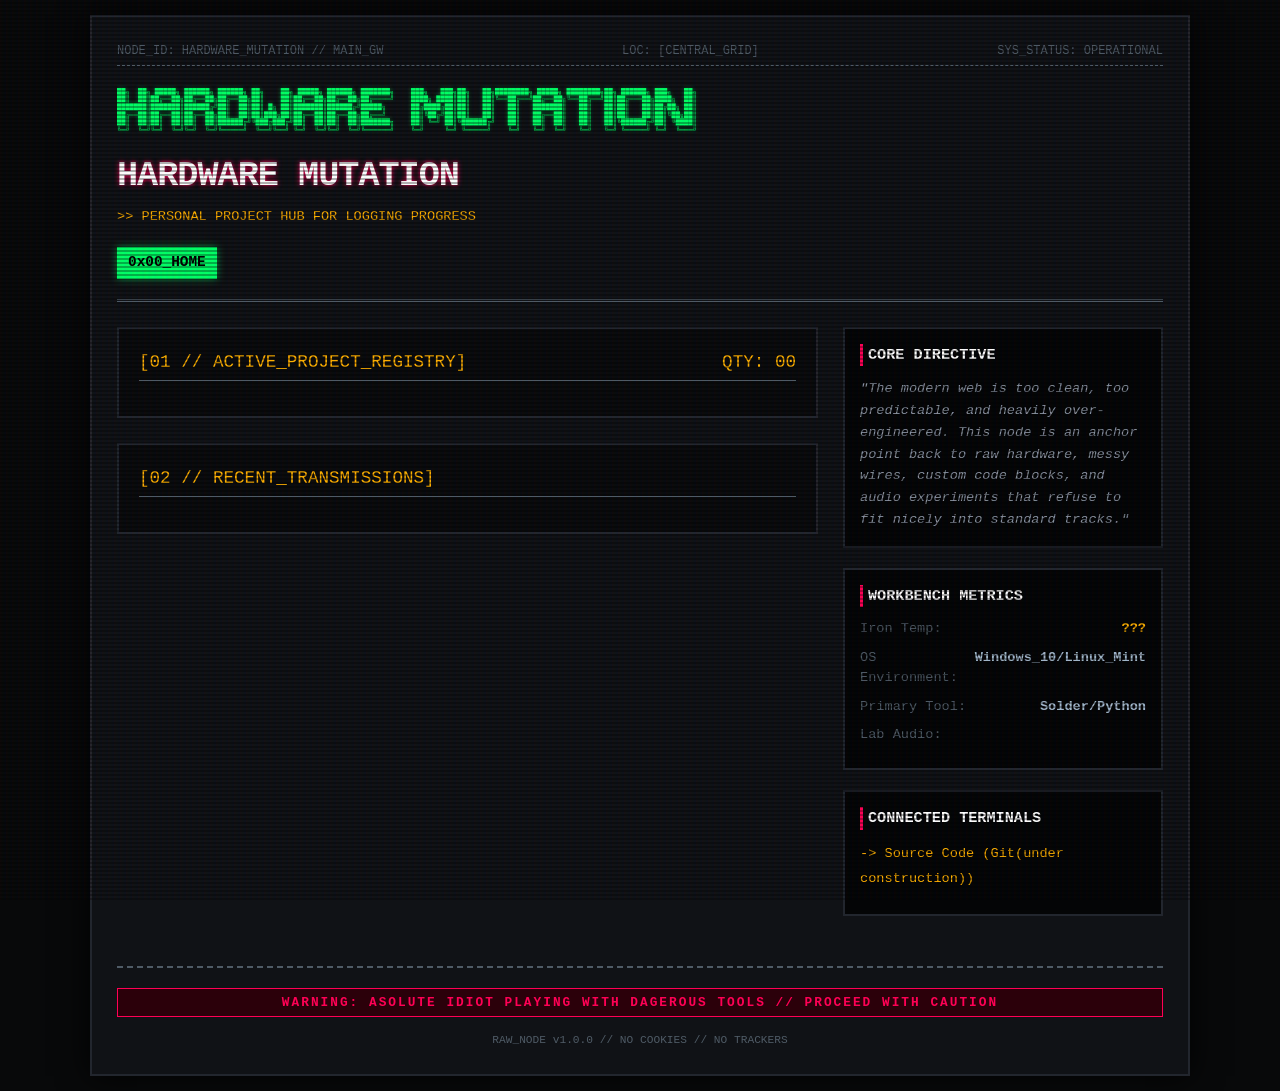
==== index.html @ d01cfd5d "Footer update." ====
<!DOCTYPE html>
<html lang="en">
<head>
    <meta charset="UTF-8">
    <meta name="viewport" content="width=device-width, initial-scale=1.0">
    <title>[ HARDWARE_MUTATION // HOME_NODE ]</title>
    <style>
        /* --- CORE ARCHITECTURE & SYSTEM VARIABLES --- */
        * {
            box-sizing: border-box;
            margin: 0;
            padding: 0;
        }

        :root {
            --bg-color: #08090a;
            --panel-bg: #101216;
            --text-primary: #a3b8cc;
            --text-muted: #4f5b66;
            --neon-green: #00ff66;
            --neon-amber: #ffb000;
            --glitch-pink: #ff0055;
            --terminal-dark: #040506;
            --border-style: 2px solid #22262e;
        }

        body {
            background-color: var(--bg-color);
            color: var(--text-primary);
            font-family: 'Courier New', Courier, monospace;
            line-height: 1.5;
            padding: 15px;
            position: relative;
        }

        /* CRT SCANLINE OVERLAY */
        body::before {
            content: " ";
            display: block;
            position: fixed;
            top: 0; left: 0; bottom: 0; right: 0;
            background: linear-gradient(rgba(18, 16, 16, 0) 50%, rgba(0, 0, 0, 0.3) 50%), 
                        linear-gradient(90deg, rgba(255, 0, 0, 0.03), rgba(0, 255, 0, 0.01), rgba(0, 0, 255, 0.03));
            background-size: 100% 4px, 6px 100%;
            z-index: 9999;
            pointer-events: none;
        }

        .container {
            max-width: 1100px;
            margin: 0 auto;
            border: var(--border-style);
            background-color: var(--panel-bg);
            padding: 25px;
            box-shadow: 0 0 30px rgba(0, 0, 0, 0.9);
        }

        /* --- INTERFACE BANNER & UTILITIES --- */
        header {
            border-bottom: 3px double var(--text-muted);
            padding-bottom: 20px;
            margin-bottom: 25px;
        }

        .system-matrix {
            display: flex;
            justify-content: space-between;
            font-size: 0.75rem;
            color: var(--text-muted);
            margin-bottom: 15px;
            border-bottom: 1px dashed var(--text-muted);
            padding-bottom: 5px;
        }

        .ascii-logo {
            color: var(--neon-green);
            font-size: 7px;
            line-height: 1.1;
            white-space: pre;
            margin-bottom: 15px;
            overflow-x: auto;
            text-shadow: 0 0 4px rgba(0,255,102,0.4);
        }

        h1 {
            color: #fff;
            font-size: 2.2rem;
            text-transform: uppercase;
            letter-spacing: -1px;
            text-shadow: 0 0 5px var(--glitch-pink);
        }

        .tagline {
            color: var(--neon-amber);
            font-size: 0.85rem;
            text-transform: uppercase;
            margin-top: 4px;
        }

        /* --- GLOBAL NAVIGATION --- */
        nav {
            margin-top: 20px;
            display: flex;
            flex-wrap: wrap;
            gap: 10px;
        }

        nav a {
            color: var(--text-primary);
            text-decoration: none;
            padding: 4px 10px;
            border: 1px solid var(--text-muted);
            background: rgba(0,0,0,0.3);
            font-size: 0.9rem;
        }

        nav a:hover, nav a.active {
            background-color: var(--neon-green);
            color: #000;
            border-color: var(--neon-green);
            font-weight: bold;
            box-shadow: 0 0 8px rgba(0,255,102,0.5);
        }

        /* --- HOMEPAGE DASHBOARD GRID --- */
        .dashboard-grid {
            display: grid;
            grid-template-columns: 1fr 320px;
            gap: 25px;
        }

        @media (max-width: 900px) {
            .dashboard-grid {
                grid-template-columns: 1fr;
            }
        }

        /* --- MAIN CORE NODE --- */
        .node-section {
            border: var(--border-style);
            background-color: rgba(0, 0, 0, 0.4);
            padding: 20px;
            margin-bottom: 25px;
        }

        .node-header {
            color: var(--neon-amber);
            font-size: 1.1rem;
            text-transform: uppercase;
            border-bottom: 1px solid var(--text-muted);
            padding-bottom: 5px;
            margin-bottom: 15px;
            display: flex;
            justify-content: space-between;
        }

        /* --- MATRIX / PROJECT REGISTRY --- */
        .project-matrix {
            display: grid;
            grid-template-columns: 1fr 1fr;
            gap: 15px;
        }

        @media (max-width: 600px) {
            .project-matrix {
                grid-template-columns: 1fr;
            }
        }

        .project-card {
            border: 1px solid var(--text-muted);
            background: var(--terminal-dark);
            padding: 15px;
            position: relative;
            display: flex;
            flex-direction: column;
            justify-content: space-between;
        }

        .project-card:hover {
            border-color: var(--glitch-pink);
        }

        .project-tag {
            font-size: 0.7rem;
            color: var(--glitch-pink);
            text-transform: uppercase;
            font-weight: bold;
        }

        .project-name {
            color: #fff;
            font-size: 1.1rem;
            margin: 5px 0 10px 0;
            text-transform: uppercase;
        }

        .project-desc {
            font-size: 0.85rem;
            color: var(--text-primary);
            margin-bottom: 15px;
        }

        .project-link {
            font-size: 0.85rem;
            color: var(--neon-green);
            text-decoration: none;
            align-self: flex-start;
        }
        
        .project-link:hover {
            background: var(--neon-green);
            color: #000;
        }

        /* --- RECENT PACKETS (LOG FEED) --- */
        .packet-row {
            display: flex;
            justify-content: space-between;
            padding: 8px 5px;
            border-bottom: 1px dashed #1c2026;
            font-size: 0.9rem;
        }

        .packet-row:hover {
            background: rgba(255, 176, 0, 0.05);
        }

        .packet-date {
            color: var(--text-muted);
            min-width: 100px;
        }

        .packet-title {
            flex-grow: 1;
            padding-left: 15px;
        }

        .packet-title a {
            color: var(--text-primary);
            text-decoration: none;
        }

        .packet-title a:hover {
            color: var(--neon-amber);
        }

        .packet-stat {
            color: var(--neon-green);
            font-size: 0.8rem;
        }

        /* --- SIDE PANEL DETAILS --- */
        .sidebar-module {
            border: var(--border-style);
            background: var(--terminal-dark);
            padding: 15px;
            margin-bottom: 20px;
        }

        .sidebar-module h3 {
            color: #fff;
            font-size: 0.95rem;
            text-transform: uppercase;
            margin-bottom: 12px;
            padding-left: 5px;
            border-left: 3px solid var(--glitch-pink);
        }

        .manifesto-snippet {
            font-size: 0.85rem;
            font-style: italic;
            color: #8a93a1;
            line-height: 1.6;
        }

        /* HARDWARE STATUS LIST */
        .status-list {
            list-style: none;
            font-size: 0.85rem;
        }

        .status-list li {
            margin-bottom: 8px;
            display: flex;
            justify-content: space-between;
        }

        .status-label {
            color: var(--text-muted);
        }

        .status-val {
            font-weight: bold;
        }

        .status-online { color: var(--neon-green); }
        .status-active { color: var(--neon-amber); }

        /* --- STICKER / FOOTER BANNER --- */
        footer {
            margin-top: 30px;
            border-top: 2px dashed var(--text-muted);
            padding-top: 20px;
            text-align: center;
        }

        .warning-ticker {
            background: #2b000a;
            color: var(--glitch-pink);
            font-size: 0.8rem;
            padding: 4px;
            font-weight: bold;
            text-transform: uppercase;
            letter-spacing: 2px;
            border: 1px solid var(--glitch-pink);
        }
    </style>
</head>
<body>

<div class="container">

    <!-- HEADER STATUS PANEL -->
    <header>
        <div class="system-matrix">
            <span>NODE_ID: HARDWARE_MUTATION // MAIN_GW</span>
            <span>LOC: [CENTRAL_GRID]</span>
            <span>SYS_STATUS: OPERATIONAL</span>
        </div>

<div class="ascii-logo">
██╗  ██╗ █████╗ ██████╗ ██████╗ ██╗    ██╗ █████╗ ██████╗ ███████╗    ███╗   ███╗██╗   ██╗████████╗ █████╗ ████████╗██╗ ██████╗ ███╗   ██╗
██║  ██║██╔══██╗██╔══██╗██╔══██╗██║    ██║██╔══██╗██╔══██╗██╔════╝    ████╗ ████║██║   ██║╚══██╔══╝██╔══██╗╚══██╔══╝██║██╔═══██╗████╗  ██║
███████║███████║██████╔╝██║  ██║██║ █╗ ██║███████║██████╔╝█████╗      ██╔████╔██║██║   ██║   ██║   ███████║   ██║   ██║██║   ██║██╔██╗ ██║
██╔══██║██╔══██║██╔══██╗██║  ██║██║███╗██║██╔══██║██╔══██╗██╔══╝      ██║╚██╔╝██║██║   ██║   ██║   ██╔══██║   ██║   ██║██║   ██║██║╚██╗██║
██║  ██║██║  ██║██║  ██║██████╔╝╚███╔███╔╝██║  ██║██║  ██║███████╗    ██║ ╚═╝ ██║╚██████╔╝   ██║   ██║  ██║   ██║   ██║╚██████╔╝██║ ╚████║
╚═╝  ╚═╝╚═╝  ╚═╝╚═╝  ╚═╝╚═════╝  ╚══╝╚══╝ ╚═╝  ╚═╝╚═╝  ╚═╝╚══════╝    ╚═╝     ╚═╝ ╚═════╝    ╚═╝   ╚═╝  ╚═╝   ╚═╝   ╚═╝ ╚═════╝ ╚═╝  ╚═══╝</div>

        <h1>Hardware Mutation</h1>
        <div class="tagline">>> Personal project hub for logging progress</div>

        <!--Navbarlinks-->
        <nav>
            <a href="#" class="active">0x00_HOME</a>
            <!-- <a href="/logs/logs.html">0x01_LOGS</a>
            <a href="#">0x02_PROJECT_LOGS</a>
            <a href="#">0x03_THE_BINS</a>
            <a href="#">0x04_MANIFESTO</a> -->
        </nav>
    </header>

    <!-- MAIN TWO-COLUMN DASHBOARD -->
    <div class="dashboard-grid">

        <!-- COLUMN 1: INTERFACE CONTENTS -->
        <main>
            
            <!-- SECTION: ACTIVE PROJECTS -->
            <div class="node-section">
                <div class="node-header">
                    <span>[01 // ACTIVE_PROJECT_REGISTRY]</span>
                    <span>QTY: 00</span>
                </div>
                
                <div class="project-matrix">
                    
                    <!-- PROJECT 1 
                    <div class="project-card">
                        <div>
                            <div class="project-tag">#AUDIO_HARDWARE</div>
                            <h3 class="project-name">Eurorack-Mutilator</h3>
                            <p class="project-desc">Building a custom, messy custom step-sequencer module. Focus on rough logic switching and clock modulation manipulation.</p>
                        </div>
                        <a href="#" class="project-link">[VIEW_BUILD_LOG ->]</a>
                    </div>
                    -->

                    <!-- PROJECT 2
                    <div class="project-card">
                        <div>
                            <div class="project-tag">#DIY_ELECTRONICS</div>
                            <h3 class="project-name">Cyberdeck_V1</h3>
                            <p class="project-desc">Heavy-duty, field-ready portable compute terminal. Built using rugged components, structural hinges, and custom internal wiring paths.</p>
                        </div>
                        <a href="#" class="project-link">[VIEW_BUILD_LOG ->]</a>
                    </div>
                    -->

                    <!-- PROJECT 3 
                    <div class="project-card">
                        <div>
                            <div class="project-tag">#AUTOMATION</div>
                            <h3 class="project-name">Risk_Engine_Py</h3>
                            <p class="project-desc">Modular algorithmic testing blocks script built in Python. Creating structured execution routines for handling automation signals.</p>
                        </div>
                        <a href="#" class="project-link">[VIEW_SOURCE_CODE ->]</a>
                    </div>
                    -->

                    <!-- PROJECT 4
                    <div class="project-card">
                        <div>
                            <div class="project-tag">#SERVERS</div>
                            <h3 class="project-name">The_Iron_Vault</h3>
                            <p class="project-desc">Local media and project archival storage array built out of repurposed enterprise scraps and high-capacity drives.</p>
                        </div>
                        <a href="#" class="project-link">[VIEW_SPECS ->]</a>
                    </div>
                    -->

                </div>
            </div>

            <!-- SECTION: RECENT TRANSMISSIONS -->
            <div class="node-section">
                <div class="node-header">
                    <span>[02 // RECENT_TRANSMISSIONS]</span>
                </div>

                <!--
                <div class="packet-feed">
                    <div class="packet-row">
                        <span class="packet-date">2026.06.01</span>
                        <span class="packet-title"><a href="#">Reflowing oxidized traces on an ancient handheld soundcard</a></span>
                        <span class="packet-stat">[FIXED]</span>
                    </div>
                    <div class="packet-row">
                        <span class="packet-date">2026.05.28</span>
                        <span class="packet-title"><a href="#">Stripping down a 90s industrial aesthetic framework using raw Astro components</a></span>
                        <span class="packet-stat">[LOGGED]</span>
                    </div>
                    <div class="packet-row">
                        <span class="packet-date">2026.05.19</span>
                        <span class="packet-title"><a href="#">Calibrating heat ranges for lead-free solder vs vintage electronics boards</a></span>
                        <span class="packet-stat">[NOTES]</span>
                    </div>
                    <div class="packet-row">
                        <span class="packet-date">2026.05.10</span>
                        <span class="packet-title"><a href="#">Assembling the weather telemetry monitoring rig</a></span>
                        <span class="packet-stat">[ONLINE]</span>
                    </div>
                </div>
                -->
            </div>

        </main>

        <!-- COLUMN 2: SIDEBAR METRICS -->
        <aside>
            
            <!-- LAB OBJECTIVE -->
            <div class="sidebar-module">
                <h3>Core Directive</h3>
                <p class="manifesto-snippet">
                    "The modern web is too clean, too predictable, and heavily over-engineered. This node is an anchor point back to raw hardware, messy wires, custom code blocks, and audio experiments that refuse to fit nicely into standard tracks."
                </p>
            </div>

            <!-- WORKBENCH STATE -->
            <div class="sidebar-module">
                <h3>Workbench Metrics</h3>
                <ul class="status-list">
                    <li>
                        <span class="status-label">Iron Temp:</span>
                        <span class="status-val status-active">???</span>
                    </li>
                    <li>
                        <span class="status-label">OS Environment:</span>
                        <span class="status-val">Windows_10/Linux_Mint</span>
                    </li>
                    <li>
                        <span class="status-label">Primary Tool:</span>
                        <span class="status-val">Solder/Python</span>
                    </li>
                    <li>
                        <span class="status-label">Lab Audio:</span>
                        <span class="status-val status-online"></span>
                    </li>
                </ul>
            </div>

            <!-- HARDWARE LINKS / INDEX -->
            <div class="sidebar-module">
                <h3>Connected Terminals</h3>
                <ul class="status-list" style="line-height: 1.8;">
                    <li><a href="#" style="color: var(--neon-amber); text-decoration: none;">-> Source Code (Git(under construction))</a></li>
                </ul>
            </div>

        </aside>
    </div>

    <!-- FOOTER / ALARM TICKER -->
    <footer>
        <div class="warning-ticker">
            WARNING: ASOLUTE IDIOT PLAYING WITH DAGEROUS TOOLS // PROCEED WITH CAUTION
        </div>
        <p style="font-size: 0.7rem; color: var(--text-muted); margin-top: 15px;">
            RAW_NODE v1.0.0 // NO COOKIES // NO TRACKERS
        </p>
    </footer>

</div>

</body>
</html>
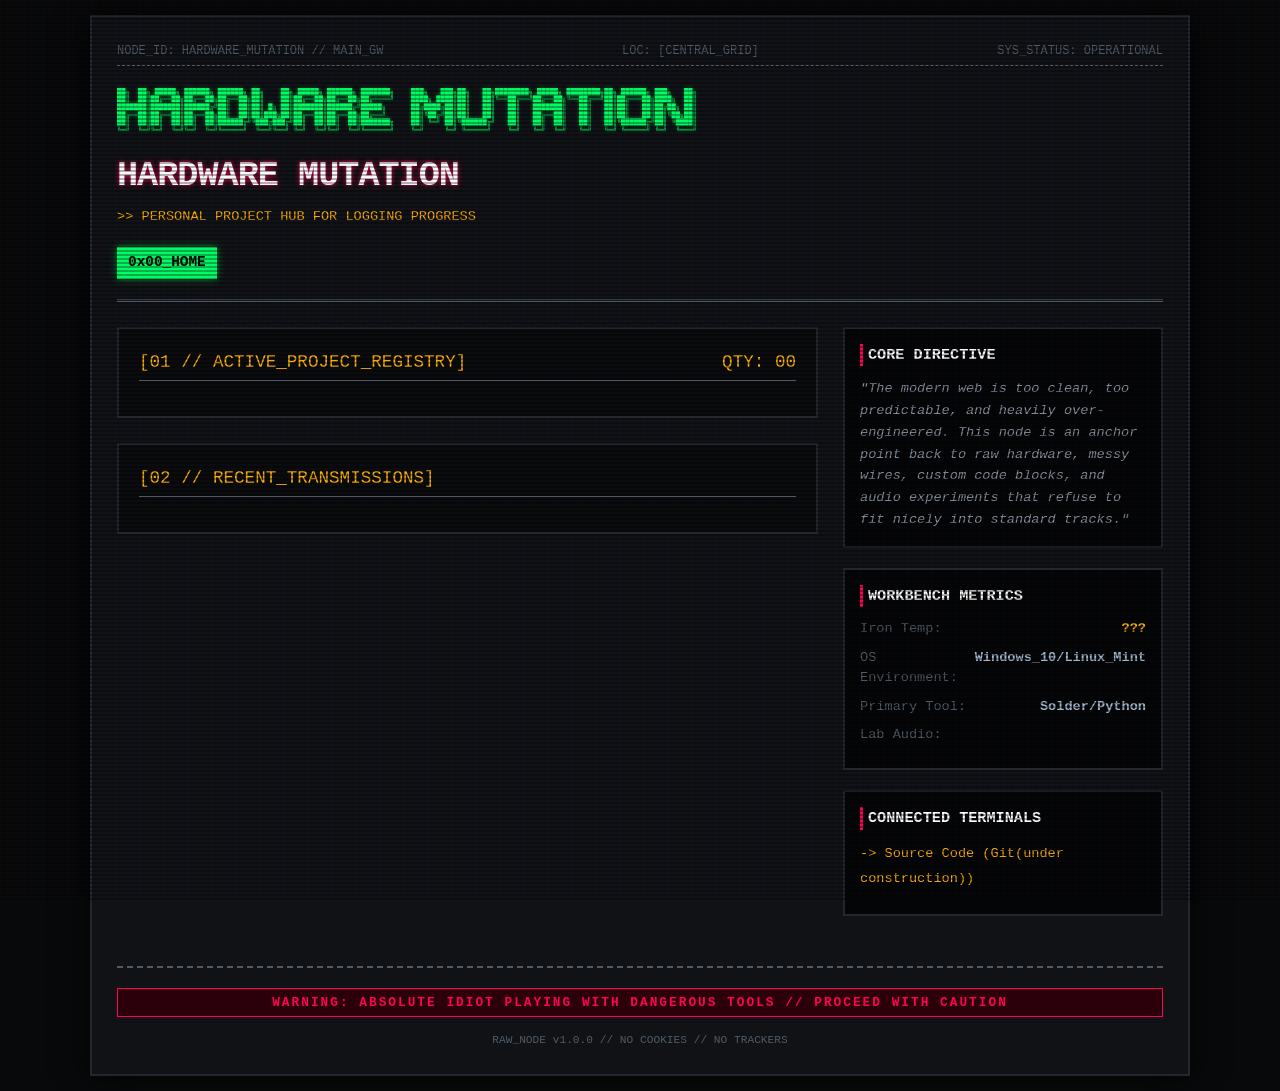
==== commit 427bdab5: "Typo fixed" ====
--- a/index.html
+++ b/index.html
@@ -494,7 +494,7 @@
     <!-- FOOTER / ALARM TICKER -->
     <footer>
         <div class="warning-ticker">
-            WARNING: ASOLUTE IDIOT PLAYING WITH DAGEROUS TOOLS // PROCEED WITH CAUTION
+            WARNING: ABSOLUTE IDIOT PLAYING WITH DANGEROUS TOOLS // PROCEED WITH CAUTION
         </div>
         <p style="font-size: 0.7rem; color: var(--text-muted); margin-top: 15px;">
             RAW_NODE v1.0.0 // NO COOKIES // NO TRACKERS
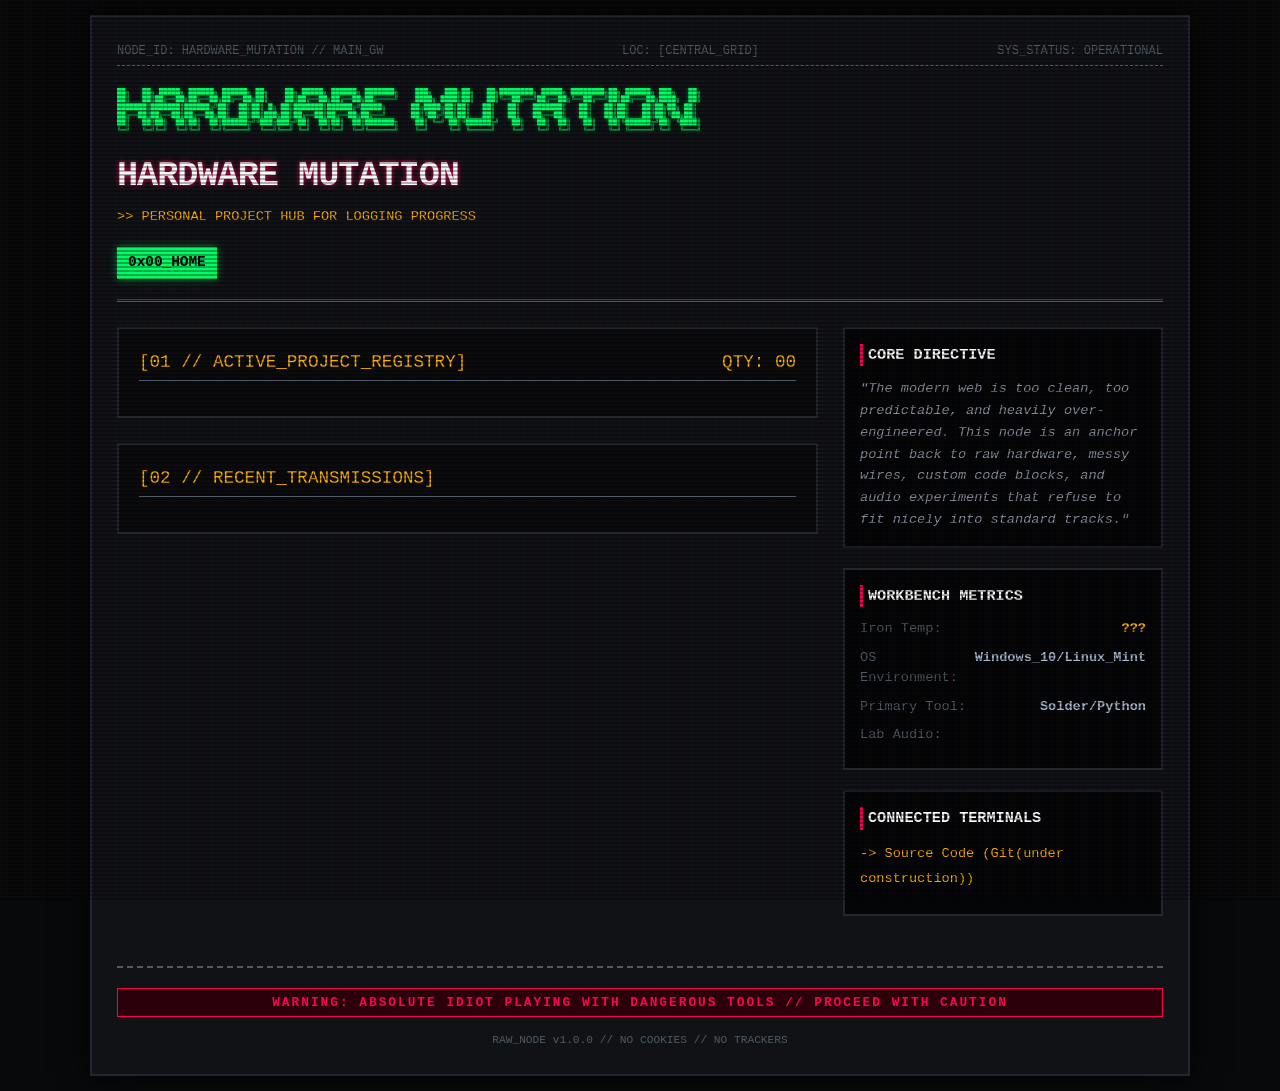
==== commit 855687a6: "Rename index_2.html to index.html" ====
--- a/index.html
+++ b/index.html
@@ -4,318 +4,7 @@
     <meta charset="UTF-8">
     <meta name="viewport" content="width=device-width, initial-scale=1.0">
     <title>[ HARDWARE_MUTATION // HOME_NODE ]</title>
-    <style>
-        /* --- CORE ARCHITECTURE & SYSTEM VARIABLES --- */
-        * {
-            box-sizing: border-box;
-            margin: 0;
-            padding: 0;
-        }
-
-        :root {
-            --bg-color: #08090a;
-            --panel-bg: #101216;
-            --text-primary: #a3b8cc;
-            --text-muted: #4f5b66;
-            --neon-green: #00ff66;
-            --neon-amber: #ffb000;
-            --glitch-pink: #ff0055;
-            --terminal-dark: #040506;
-            --border-style: 2px solid #22262e;
-        }
-
-        body {
-            background-color: var(--bg-color);
-            color: var(--text-primary);
-            font-family: 'Courier New', Courier, monospace;
-            line-height: 1.5;
-            padding: 15px;
-            position: relative;
-        }
-
-        /* CRT SCANLINE OVERLAY */
-        body::before {
-            content: " ";
-            display: block;
-            position: fixed;
-            top: 0; left: 0; bottom: 0; right: 0;
-            background: linear-gradient(rgba(18, 16, 16, 0) 50%, rgba(0, 0, 0, 0.3) 50%), 
-                        linear-gradient(90deg, rgba(255, 0, 0, 0.03), rgba(0, 255, 0, 0.01), rgba(0, 0, 255, 0.03));
-            background-size: 100% 4px, 6px 100%;
-            z-index: 9999;
-            pointer-events: none;
-        }
-
-        .container {
-            max-width: 1100px;
-            margin: 0 auto;
-            border: var(--border-style);
-            background-color: var(--panel-bg);
-            padding: 25px;
-            box-shadow: 0 0 30px rgba(0, 0, 0, 0.9);
-        }
-
-        /* --- INTERFACE BANNER & UTILITIES --- */
-        header {
-            border-bottom: 3px double var(--text-muted);
-            padding-bottom: 20px;
-            margin-bottom: 25px;
-        }
-
-        .system-matrix {
-            display: flex;
-            justify-content: space-between;
-            font-size: 0.75rem;
-            color: var(--text-muted);
-            margin-bottom: 15px;
-            border-bottom: 1px dashed var(--text-muted);
-            padding-bottom: 5px;
-        }
-
-        .ascii-logo {
-            color: var(--neon-green);
-            font-size: 7px;
-            line-height: 1.1;
-            white-space: pre;
-            margin-bottom: 15px;
-            overflow-x: auto;
-            text-shadow: 0 0 4px rgba(0,255,102,0.4);
-        }
-
-        h1 {
-            color: #fff;
-            font-size: 2.2rem;
-            text-transform: uppercase;
-            letter-spacing: -1px;
-            text-shadow: 0 0 5px var(--glitch-pink);
-        }
-
-        .tagline {
-            color: var(--neon-amber);
-            font-size: 0.85rem;
-            text-transform: uppercase;
-            margin-top: 4px;
-        }
-
-        /* --- GLOBAL NAVIGATION --- */
-        nav {
-            margin-top: 20px;
-            display: flex;
-            flex-wrap: wrap;
-            gap: 10px;
-        }
-
-        nav a {
-            color: var(--text-primary);
-            text-decoration: none;
-            padding: 4px 10px;
-            border: 1px solid var(--text-muted);
-            background: rgba(0,0,0,0.3);
-            font-size: 0.9rem;
-        }
-
-        nav a:hover, nav a.active {
-            background-color: var(--neon-green);
-            color: #000;
-            border-color: var(--neon-green);
-            font-weight: bold;
-            box-shadow: 0 0 8px rgba(0,255,102,0.5);
-        }
-
-        /* --- HOMEPAGE DASHBOARD GRID --- */
-        .dashboard-grid {
-            display: grid;
-            grid-template-columns: 1fr 320px;
-            gap: 25px;
-        }
-
-        @media (max-width: 900px) {
-            .dashboard-grid {
-                grid-template-columns: 1fr;
-            }
-        }
-
-        /* --- MAIN CORE NODE --- */
-        .node-section {
-            border: var(--border-style);
-            background-color: rgba(0, 0, 0, 0.4);
-            padding: 20px;
-            margin-bottom: 25px;
-        }
-
-        .node-header {
-            color: var(--neon-amber);
-            font-size: 1.1rem;
-            text-transform: uppercase;
-            border-bottom: 1px solid var(--text-muted);
-            padding-bottom: 5px;
-            margin-bottom: 15px;
-            display: flex;
-            justify-content: space-between;
-        }
-
-        /* --- MATRIX / PROJECT REGISTRY --- */
-        .project-matrix {
-            display: grid;
-            grid-template-columns: 1fr 1fr;
-            gap: 15px;
-        }
-
-        @media (max-width: 600px) {
-            .project-matrix {
-                grid-template-columns: 1fr;
-            }
-        }
-
-        .project-card {
-            border: 1px solid var(--text-muted);
-            background: var(--terminal-dark);
-            padding: 15px;
-            position: relative;
-            display: flex;
-            flex-direction: column;
-            justify-content: space-between;
-        }
-
-        .project-card:hover {
-            border-color: var(--glitch-pink);
-        }
-
-        .project-tag {
-            font-size: 0.7rem;
-            color: var(--glitch-pink);
-            text-transform: uppercase;
-            font-weight: bold;
-        }
-
-        .project-name {
-            color: #fff;
-            font-size: 1.1rem;
-            margin: 5px 0 10px 0;
-            text-transform: uppercase;
-        }
-
-        .project-desc {
-            font-size: 0.85rem;
-            color: var(--text-primary);
-            margin-bottom: 15px;
-        }
-
-        .project-link {
-            font-size: 0.85rem;
-            color: var(--neon-green);
-            text-decoration: none;
-            align-self: flex-start;
-        }
-        
-        .project-link:hover {
-            background: var(--neon-green);
-            color: #000;
-        }
-
-        /* --- RECENT PACKETS (LOG FEED) --- */
-        .packet-row {
-            display: flex;
-            justify-content: space-between;
-            padding: 8px 5px;
-            border-bottom: 1px dashed #1c2026;
-            font-size: 0.9rem;
-        }
-
-        .packet-row:hover {
-            background: rgba(255, 176, 0, 0.05);
-        }
-
-        .packet-date {
-            color: var(--text-muted);
-            min-width: 100px;
-        }
-
-        .packet-title {
-            flex-grow: 1;
-            padding-left: 15px;
-        }
-
-        .packet-title a {
-            color: var(--text-primary);
-            text-decoration: none;
-        }
-
-        .packet-title a:hover {
-            color: var(--neon-amber);
-        }
-
-        .packet-stat {
-            color: var(--neon-green);
-            font-size: 0.8rem;
-        }
-
-        /* --- SIDE PANEL DETAILS --- */
-        .sidebar-module {
-            border: var(--border-style);
-            background: var(--terminal-dark);
-            padding: 15px;
-            margin-bottom: 20px;
-        }
-
-        .sidebar-module h3 {
-            color: #fff;
-            font-size: 0.95rem;
-            text-transform: uppercase;
-            margin-bottom: 12px;
-            padding-left: 5px;
-            border-left: 3px solid var(--glitch-pink);
-        }
-
-        .manifesto-snippet {
-            font-size: 0.85rem;
-            font-style: italic;
-            color: #8a93a1;
-            line-height: 1.6;
-        }
-
-        /* HARDWARE STATUS LIST */
-        .status-list {
-            list-style: none;
-            font-size: 0.85rem;
-        }
-
-        .status-list li {
-            margin-bottom: 8px;
-            display: flex;
-            justify-content: space-between;
-        }
-
-        .status-label {
-            color: var(--text-muted);
-        }
-
-        .status-val {
-            font-weight: bold;
-        }
-
-        .status-online { color: var(--neon-green); }
-        .status-active { color: var(--neon-amber); }
-
-        /* --- STICKER / FOOTER BANNER --- */
-        footer {
-            margin-top: 30px;
-            border-top: 2px dashed var(--text-muted);
-            padding-top: 20px;
-            text-align: center;
-        }
-
-        .warning-ticker {
-            background: #2b000a;
-            color: var(--glitch-pink);
-            font-size: 0.8rem;
-            padding: 4px;
-            font-weight: bold;
-            text-transform: uppercase;
-            letter-spacing: 2px;
-            border: 1px solid var(--glitch-pink);
-        }
-    </style>
+    <link rel="stylesheet" href="styles.css">
 </head>
 <body>
 
@@ -330,23 +19,25 @@
         </div>
 
 <div class="ascii-logo">
-██╗  ██╗ █████╗ ██████╗ ██████╗ ██╗    ██╗ █████╗ ██████╗ ███████╗    ███╗   ███╗██╗   ██╗████████╗ █████╗ ████████╗██╗ ██████╗ ███╗   ██╗
-██║  ██║██╔══██╗██╔══██╗██╔══██╗██║    ██║██╔══██╗██╔══██╗██╔════╝    ████╗ ████║██║   ██║╚══██╔══╝██╔══██╗╚══██╔══╝██║██╔═══██╗████╗  ██║
+██╗   ██╗ █████╗ ██████╗ ██████╗ ██╗    ██╗ █████╗ ██████╗ ███████╗    ███╗   ███╗██╗   ██╗████████╗ █████╗ ████████╗██╗ ██████╗ ███╗   ██╗
+██║   ██║██╔══██╗██╔══██╗██╔══██╗██║    ██║██╔══██╗██╔══██╗██╔════╝    ████╗ ████║██║   ██║╚══██╔══╝██╔══██╗╚══██╔══╝██║██╔═══██╗████╗  ██║
 ███████║███████║██████╔╝██║  ██║██║ █╗ ██║███████║██████╔╝█████╗      ██╔████╔██║██║   ██║   ██║   ███████║   ██║   ██║██║   ██║██╔██╗ ██║
 ██╔══██║██╔══██║██╔══██╗██║  ██║██║███╗██║██╔══██║██╔══██╗██╔══╝      ██║╚██╔╝██║██║   ██║   ██║   ██╔══██║   ██║   ██║██║   ██║██║╚██╗██║
-██║  ██║██║  ██║██║  ██║██████╔╝╚███╔███╔╝██║  ██║██║  ██║███████╗    ██║ ╚═╝ ██║╚██████╔╝   ██║   ██║  ██║   ██║   ██║╚██████╔╝██║ ╚████║
-╚═╝  ╚═╝╚═╝  ╚═╝╚═╝  ╚═╝╚═════╝  ╚══╝╚══╝ ╚═╝  ╚═╝╚═╝  ╚═╝╚══════╝    ╚═╝     ╚═╝ ╚═════╝    ╚═╝   ╚═╝  ╚═╝   ╚═╝   ╚═╝ ╚═════╝ ╚═╝  ╚═══╝</div>
+██║   ██║██║  ██║██║  ██║██████╔╝╚███╔███╔╝██║  ██║██║  ██║███████╗    ██║ ╚═╝ ██║╚██████╔╝   ██║   ██║  ██║   ██║   ██║╚██████╔╝██║ ╚████║
+╚═╝   ╚═╝╚═╝  ╚═╝╚═╝  ╚═╝╚═════╝  ╚══╝╚══╝ ╚═╝  ╚═╝╚═╝  ╚═╝╚══════╝    ╚═╝     ╚═╝ ╚═════╝    ╚═╝   ╚═╝  ╚═╝   ╚═╝   ╚═╝ ╚═════╝ ╚═╝  ╚═══╝</div>
 
         <h1>Hardware Mutation</h1>
-        <div class="tagline">>> Personal project hub for logging progress</div>
+        <div class="tagline">&gt;&gt; Personal project hub for logging progress</div>
 
-        <!--Navbarlinks-->
+        <!-- Navbar links -->
         <nav>
             <a href="#" class="active">0x00_HOME</a>
-            <!-- <a href="/logs/logs.html">0x01_LOGS</a>
+            <!-- 
+            <a href="/logs/logs.html">0x01_LOGS</a>
             <a href="#">0x02_PROJECT_LOGS</a>
             <a href="#">0x03_THE_BINS</a>
-            <a href="#">0x04_MANIFESTO</a> -->
+            <a href="#">0x04_MANIFESTO</a> 
+            -->
         </nav>
     </header>
 
@@ -372,7 +63,7 @@
                             <h3 class="project-name">Eurorack-Mutilator</h3>
                             <p class="project-desc">Building a custom, messy custom step-sequencer module. Focus on rough logic switching and clock modulation manipulation.</p>
                         </div>
-                        <a href="#" class="project-link">[VIEW_BUILD_LOG ->]</a>
+                        <a href="#" class="project-link">[VIEW_BUILD_LOG -&gt;]</a>
                     </div>
                     -->
 
@@ -383,7 +74,7 @@
                             <h3 class="project-name">Cyberdeck_V1</h3>
                             <p class="project-desc">Heavy-duty, field-ready portable compute terminal. Built using rugged components, structural hinges, and custom internal wiring paths.</p>
                         </div>
-                        <a href="#" class="project-link">[VIEW_BUILD_LOG ->]</a>
+                        <a href="#" class="project-link">[VIEW_BUILD_LOG -&gt;]</a>
                     </div>
                     -->
 
@@ -394,7 +85,7 @@
                             <h3 class="project-name">Risk_Engine_Py</h3>
                             <p class="project-desc">Modular algorithmic testing blocks script built in Python. Creating structured execution routines for handling automation signals.</p>
                         </div>
-                        <a href="#" class="project-link">[VIEW_SOURCE_CODE ->]</a>
+                        <a href="#" class="project-link">[VIEW_SOURCE_CODE -&gt;]</a>
                     </div>
                     -->
 
@@ -405,7 +96,7 @@
                             <h3 class="project-name">The_Iron_Vault</h3>
                             <p class="project-desc">Local media and project archival storage array built out of repurposed enterprise scraps and high-capacity drives.</p>
                         </div>
-                        <a href="#" class="project-link">[VIEW_SPECS ->]</a>
+                        <a href="#" class="project-link">[VIEW_SPECS -&gt;]</a>
                     </div>
                     -->
 
@@ -484,7 +175,7 @@
             <div class="sidebar-module">
                 <h3>Connected Terminals</h3>
                 <ul class="status-list" style="line-height: 1.8;">
-                    <li><a href="#" style="color: var(--neon-amber); text-decoration: none;">-> Source Code (Git(under construction))</a></li>
+                    <li><a href="#" class="terminal-link">-&gt; Source Code (Git(under construction))</a></li>
                 </ul>
             </div>
 
@@ -496,7 +187,7 @@
         <div class="warning-ticker">
             WARNING: ABSOLUTE IDIOT PLAYING WITH DANGEROUS TOOLS // PROCEED WITH CAUTION
         </div>
-        <p style="font-size: 0.7rem; color: var(--text-muted); margin-top: 15px;">
+        <p class="footer-meta">
             RAW_NODE v1.0.0 // NO COOKIES // NO TRACKERS
         </p>
     </footer>
--- a/styles.css
+++ b/styles.css
@@ -0,0 +1,325 @@
+/* --- CORE ARCHITECTURE & SYSTEM VARIABLES --- */
+* {
+    box-sizing: border-box;
+    margin: 0;
+    padding: 0;
+}
+
+:root {
+    --bg-color: #08090a;
+    --panel-bg: #101216;
+    --text-primary: #a3b8cc;
+    --text-muted: #4f5b66;
+    --neon-green: #00ff66;
+    --neon-amber: #ffb000;
+    --glitch-pink: #ff0055;
+    --terminal-dark: #040506;
+    --border-style: 2px solid #22262e;
+}
+
+body {
+    background-color: var(--bg-color);
+    color: var(--text-primary);
+    font-family: 'Courier New', Courier, monospace;
+    line-height: 1.5;
+    padding: 15px;
+    position: relative;
+}
+
+/* CRT SCANLINE OVERLAY */
+body::before {
+    content: " ";
+    display: block;
+    position: fixed;
+    top: 0; 
+    left: 0; 
+    bottom: 0; 
+    right: 0;
+    background: linear-gradient(rgba(18, 16, 16, 0) 50%, rgba(0, 0, 0, 0.3) 50%), 
+                linear-gradient(90deg, rgba(255, 0, 0, 0.03), rgba(0, 255, 0, 0.01), rgba(0, 0, 255, 0.03));
+    background-size: 100% 4px, 6px 100%;
+    z-index: 9999;
+    pointer-events: none;
+}
+
+.container {
+    max-width: 1100px;
+    margin: 0 auto;
+    border: var(--border-style);
+    background-color: var(--panel-bg);
+    padding: 25px;
+    box-shadow: 0 0 30px rgba(0, 0, 0, 0.9);
+}
+
+/* --- INTERFACE BANNER & UTILITIES --- */
+header {
+    border-bottom: 3px double var(--text-muted);
+    padding-bottom: 20px;
+    margin-bottom: 25px;
+}
+
+.system-matrix {
+    display: flex;
+    justify-content: space-between;
+    font-size: 0.75rem;
+    color: var(--text-muted);
+    margin-bottom: 15px;
+    border-bottom: 1px dashed var(--text-muted);
+    padding-bottom: 5px;
+}
+
+.ascii-logo {
+    color: var(--neon-green);
+    font-size: 7px;
+    line-height: 1.1;
+    white-space: pre;
+    margin-bottom: 15px;
+    overflow-x: auto;
+    text-shadow: 0 0 4px rgba(0, 255, 102, 0.4);
+}
+
+h1 {
+    color: #fff;
+    font-size: 2.2rem;
+    text-transform: uppercase;
+    letter-spacing: -1px;
+    text-shadow: 0 0 5px var(--glitch-pink);
+}
+
+.tagline {
+    color: var(--neon-amber);
+    font-size: 0.85rem;
+    text-transform: uppercase;
+    margin-top: 4px;
+}
+
+/* --- GLOBAL NAVIGATION --- */
+nav {
+    margin-top: 20px;
+    display: flex;
+    flex-wrap: wrap;
+    gap: 10px;
+}
+
+nav a {
+    color: var(--text-primary);
+    text-decoration: none;
+    padding: 4px 10px;
+    border: 1px solid var(--text-muted);
+    background: rgba(0, 0, 0, 0.3);
+    font-size: 0.9rem;
+}
+
+nav a:hover, 
+nav a.active {
+    background-color: var(--neon-green);
+    color: #000;
+    border-color: var(--neon-green);
+    font-weight: bold;
+    box-shadow: 0 0 8px rgba(0, 255, 102, 0.5);
+}
+
+/* --- HOMEPAGE DASHBOARD GRID --- */
+.dashboard-grid {
+    display: grid;
+    grid-template-columns: 1fr 320px;
+    gap: 25px;
+}
+
+@media (max-width: 900px) {
+    .dashboard-grid {
+        grid-template-columns: 1fr;
+    }
+}
+
+/* --- MAIN CORE NODE --- */
+.node-section {
+    border: var(--border-style);
+    background-color: rgba(0, 0, 0, 0.4);
+    padding: 20px;
+    margin-bottom: 25px;
+}
+
+.node-header {
+    color: var(--neon-amber);
+    font-size: 1.1rem;
+    text-transform: uppercase;
+    border-bottom: 1px solid var(--text-muted);
+    padding-bottom: 5px;
+    margin-bottom: 15px;
+    display: flex;
+    justify-content: space-between;
+}
+
+/* --- MATRIX / PROJECT REGISTRY --- */
+.project-matrix {
+    display: grid;
+    grid-template-columns: 1fr 1fr;
+    gap: 15px;
+}
+
+@media (max-width: 600px) {
+    .project-matrix {
+        grid-template-columns: 1fr;
+    }
+}
+
+.project-card {
+    border: 1px solid var(--text-muted);
+    background: var(--terminal-dark);
+    padding: 15px;
+    position: relative;
+    display: flex;
+    flex-direction: column;
+    justify-content: space-between;
+}
+
+.project-card:hover {
+    border-color: var(--glitch-pink);
+}
+
+.project-tag {
+    font-size: 0.7rem;
+    color: var(--glitch-pink);
+    text-transform: uppercase;
+    font-weight: bold;
+}
+
+.project-name {
+    color: #fff;
+    font-size: 1.1rem;
+    margin: 5px 0 10px 0;
+    text-transform: uppercase;
+}
+
+.project-desc {
+    font-size: 0.85rem;
+    color: var(--text-primary);
+    margin-bottom: 15px;
+}
+
+.project-link {
+    font-size: 0.85rem;
+    color: var(--neon-green);
+    text-decoration: none;
+    align-self: flex-start;
+}
+
+.project-link:hover {
+    background: var(--neon-green);
+    color: #000;
+}
+
+/* --- RECENT PACKETS (LOG FEED) --- */
+.packet-row {
+    display: flex;
+    justify-content: space-between;
+    padding: 8px 5px;
+    border-bottom: 1px dashed #1c2026;
+    font-size: 0.9rem;
+}
+
+.packet-row:hover {
+    background: rgba(255, 176, 0, 0.05);
+}
+
+.packet-date {
+    color: var(--text-muted);
+    min-width: 100px;
+}
+
+.packet-title {
+    flex-grow: 1;
+    padding-left: 15px;
+}
+
+.packet-title a {
+    color: var(--text-primary);
+    text-decoration: none;
+}
+
+.packet-title a:hover {
+    color: var(--neon-amber);
+}
+
+.packet-stat {
+    color: var(--neon-green);
+    font-size: 0.8rem;
+}
+
+/* --- SIDE PANEL DETAILS --- */
+.sidebar-module {
+    border: var(--border-style);
+    background: var(--terminal-dark);
+    padding: 15px;
+    margin-bottom: 20px;
+}
+
+.sidebar-module h3 {
+    color: #fff;
+    font-size: 0.95rem;
+    text-transform: uppercase;
+    margin-bottom: 12px;
+    padding-left: 5px;
+    border-left: 3px solid var(--glitch-pink);
+}
+
+.manifesto-snippet {
+    font-size: 0.85rem;
+    font-style: italic;
+    color: #8a93a1;
+    line-height: 1.6;
+}
+
+/* HARDWARE STATUS LIST */
+.status-list {
+    list-style: none;
+    font-size: 0.85rem;
+}
+
+.status-list li {
+    margin-bottom: 8px;
+    display: flex;
+    justify-content: space-between;
+}
+
+.status-label {
+    color: var(--text-muted);
+}
+
+.status-val {
+    font-weight: bold;
+}
+
+.status-online { color: var(--neon-green); }
+.status-active { color: var(--neon-amber); }
+
+/* --- STICKER / FOOTER BANNER --- */
+footer {
+    margin-top: 30px;
+    border-top: 2px dashed var(--text-muted);
+    padding-top: 20px;
+    text-align: center;
+}
+
+.warning-ticker {
+    background: #2b000a;
+    color: var(--glitch-pink);
+    font-size: 0.8rem;
+    padding: 4px;
+    font-weight: bold;
+    text-transform: uppercase;
+    letter-spacing: 2px;
+    border: 1px solid var(--glitch-pink);
+}
+
+.footer-meta {
+    font-size: 0.7rem;
+    color: var(--text-muted);
+    margin-top: 15px;
+}
+
+.terminal-link {
+    color: var(--neon-amber);
+    text-decoration: none;
+}
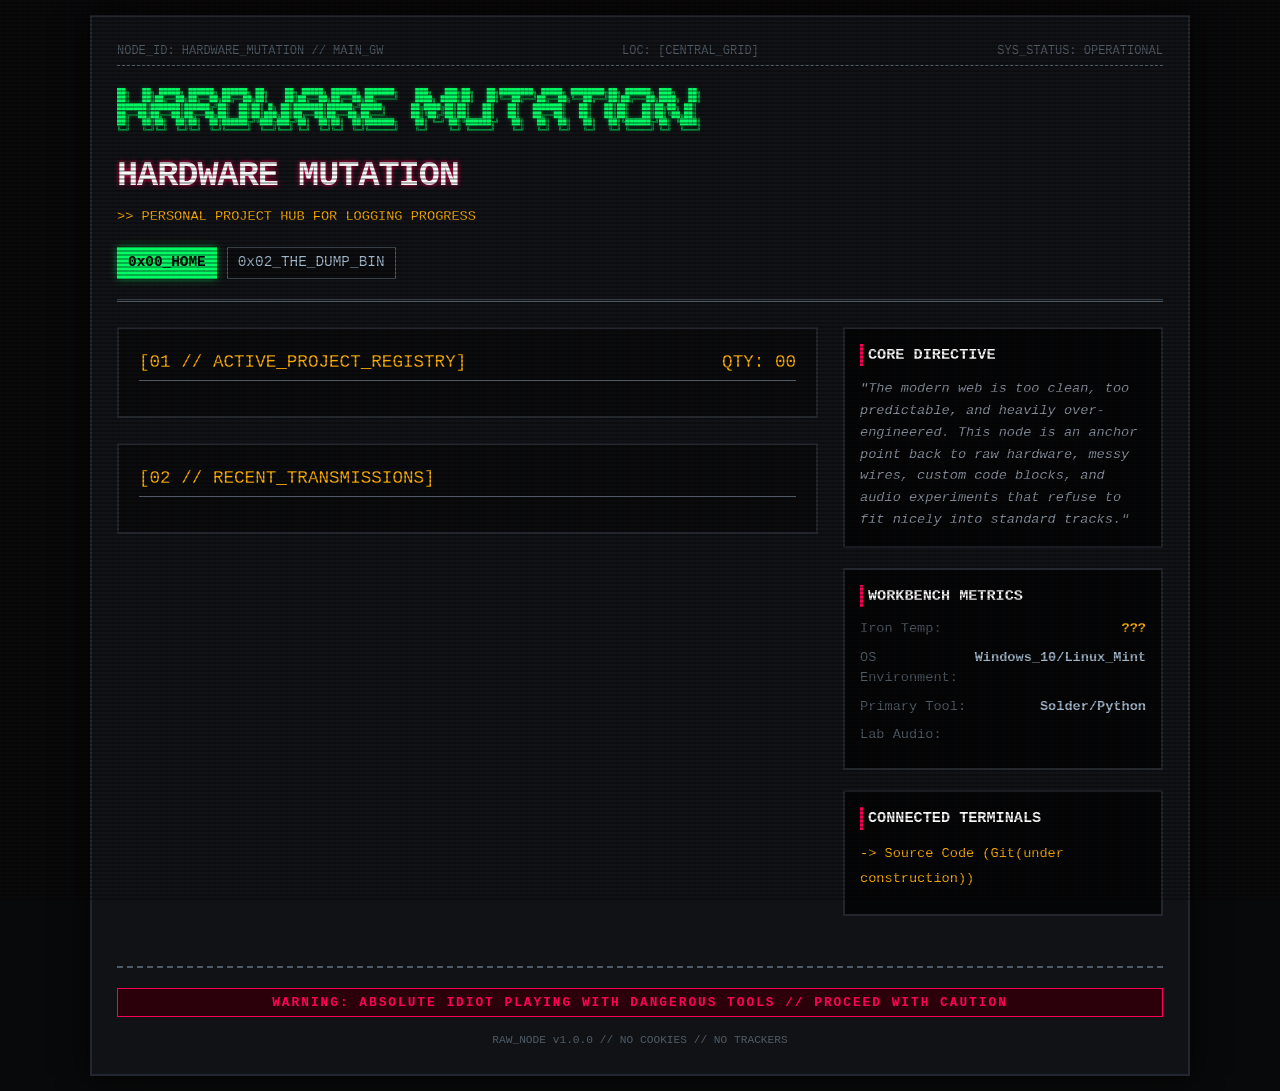
==== commit 3b9acb3d: "Update index.html" ====
--- a/index.html
+++ b/index.html
@@ -32,10 +32,10 @@
         <!-- Navbar links -->
         <nav>
             <a href="#" class="active">0x00_HOME</a>
+            <a href="\">0x02_THE_DUMP_BIN</a>
             <!-- 
             <a href="/logs/logs.html">0x01_LOGS</a>
-            <a href="#">0x02_PROJECT_LOGS</a>
-            <a href="#">0x03_THE_BINS</a>
+            <a href="#">0x03_PROJECT_LOGS</a>
             <a href="#">0x04_MANIFESTO</a> 
             -->
         </nav>
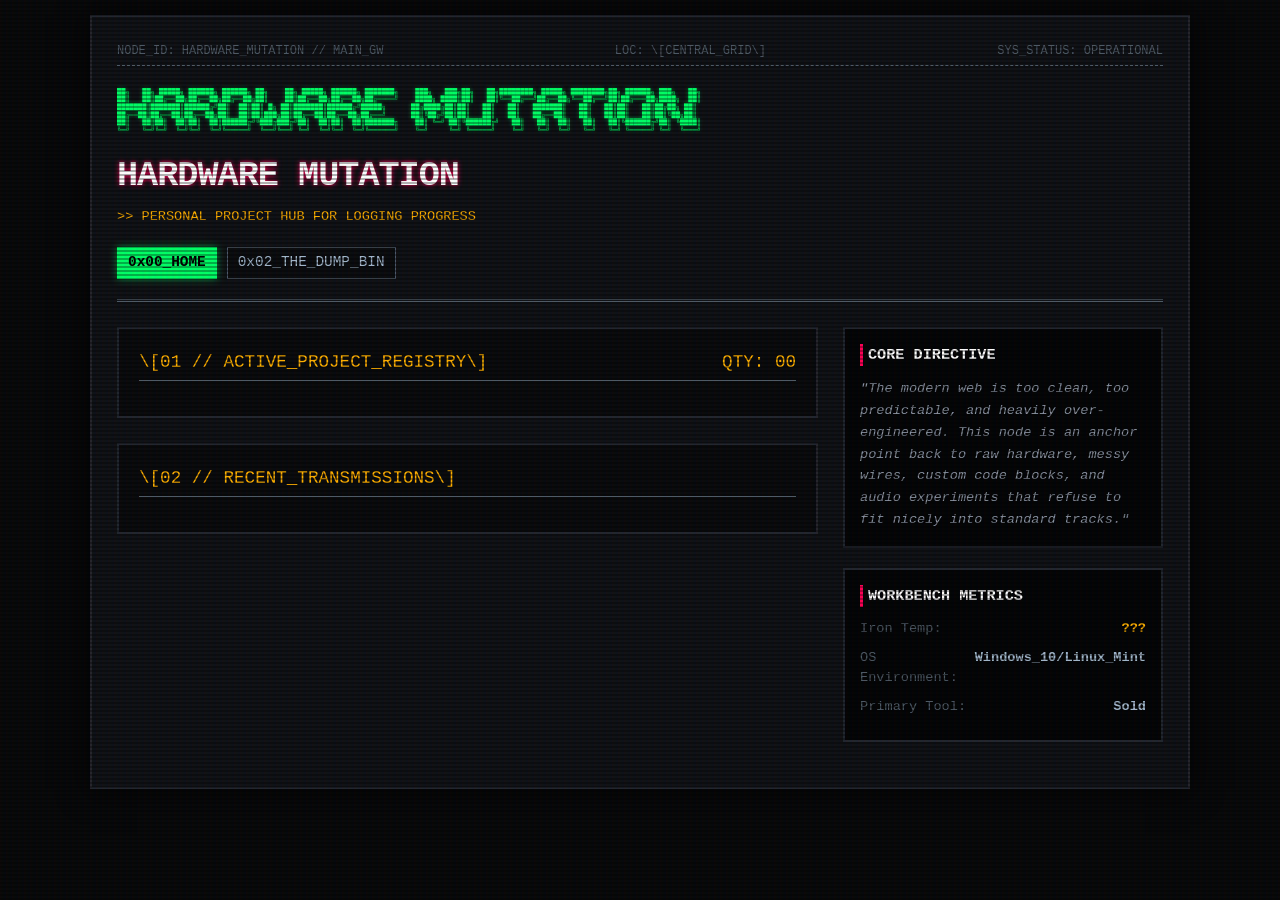
==== commit d9325f46: "Update index.html" ====
--- a/index.html
+++ b/index.html
@@ -3,21 +3,18 @@
 <head>
     <meta charset="UTF-8">
     <meta name="viewport" content="width=device-width, initial-scale=1.0">
-    <title>[ HARDWARE_MUTATION // HOME_NODE ]</title>
+    <title>\[ HARDWARE_MUTATION // HOME_NODE \]</title>
     <link rel="stylesheet" href="styles.css">
 </head>
 <body>
-
 <div class="container">
-
     <!-- HEADER STATUS PANEL -->
     <header>
         <div class="system-matrix">
             <span>NODE_ID: HARDWARE_MUTATION // MAIN_GW</span>
-            <span>LOC: [CENTRAL_GRID]</span>
+            <span>LOC: \[CENTRAL_GRID\]</span>
             <span>SYS_STATUS: OPERATIONAL</span>
         </div>
-
 <div class="ascii-logo">
 ██╗   ██╗ █████╗ ██████╗ ██████╗ ██╗    ██╗ █████╗ ██████╗ ███████╗    ███╗   ███╗██╗   ██╗████████╗ █████╗ ████████╗██╗ ██████╗ ███╗   ██╗
 ██║   ██║██╔══██╗██╔══██╗██╔══██╗██║    ██║██╔══██╗██╔══██╗██╔════╝    ████╗ ████║██║   ██║╚══██╔══╝██╔══██╗╚══██╔══╝██║██╔═══██╗████╗  ██║
@@ -25,121 +22,42 @@
 ██╔══██║██╔══██║██╔══██╗██║  ██║██║███╗██║██╔══██║██╔══██╗██╔══╝      ██║╚██╔╝██║██║   ██║   ██║   ██╔══██║   ██║   ██║██║   ██║██║╚██╗██║
 ██║   ██║██║  ██║██║  ██║██████╔╝╚███╔███╔╝██║  ██║██║  ██║███████╗    ██║ ╚═╝ ██║╚██████╔╝   ██║   ██║  ██║   ██║   ██║╚██████╔╝██║ ╚████║
 ╚═╝   ╚═╝╚═╝  ╚═╝╚═╝  ╚═╝╚═════╝  ╚══╝╚══╝ ╚═╝  ╚═╝╚═╝  ╚═╝╚══════╝    ╚═╝     ╚═╝ ╚═════╝    ╚═╝   ╚═╝  ╚═╝   ╚═╝   ╚═╝ ╚═════╝ ╚═╝  ╚═══╝</div>
-
         <h1>Hardware Mutation</h1>
         <div class="tagline">&gt;&gt; Personal project hub for logging progress</div>
 
         <!-- Navbar links -->
         <nav>
-            <a href="#" class="active">0x00_HOME</a>
-            <a href="\">0x02_THE_DUMP_BIN</a>
-            <!-- 
-            <a href="/logs/logs.html">0x01_LOGS</a>
-            <a href="#">0x03_PROJECT_LOGS</a>
-            <a href="#">0x04_MANIFESTO</a> 
-            -->
+            <a href="index.html" class="active">0x00_HOME</a>
+            <a href="THE_DUMP_BIN/index.html">0x02_THE_DUMP_BIN</a>
         </nav>
     </header>
 
     <!-- MAIN TWO-COLUMN DASHBOARD -->
     <div class="dashboard-grid">
-
         <!-- COLUMN 1: INTERFACE CONTENTS -->
         <main>
-            
             <!-- SECTION: ACTIVE PROJECTS -->
             <div class="node-section">
                 <div class="node-header">
-                    <span>[01 // ACTIVE_PROJECT_REGISTRY]</span>
+                    <span>\[01 // ACTIVE_PROJECT_REGISTRY\]</span>
                     <span>QTY: 00</span>
                 </div>
-                
                 <div class="project-matrix">
-                    
-                    <!-- PROJECT 1 
-                    <div class="project-card">
-                        <div>
-                            <div class="project-tag">#AUDIO_HARDWARE</div>
-                            <h3 class="project-name">Eurorack-Mutilator</h3>
-                            <p class="project-desc">Building a custom, messy custom step-sequencer module. Focus on rough logic switching and clock modulation manipulation.</p>
-                        </div>
-                        <a href="#" class="project-link">[VIEW_BUILD_LOG -&gt;]</a>
-                    </div>
-                    -->
-
-                    <!-- PROJECT 2
-                    <div class="project-card">
-                        <div>
-                            <div class="project-tag">#DIY_ELECTRONICS</div>
-                            <h3 class="project-name">Cyberdeck_V1</h3>
-                            <p class="project-desc">Heavy-duty, field-ready portable compute terminal. Built using rugged components, structural hinges, and custom internal wiring paths.</p>
-                        </div>
-                        <a href="#" class="project-link">[VIEW_BUILD_LOG -&gt;]</a>
-                    </div>
-                    -->
-
-                    <!-- PROJECT 3 
-                    <div class="project-card">
-                        <div>
-                            <div class="project-tag">#AUTOMATION</div>
-                            <h3 class="project-name">Risk_Engine_Py</h3>
-                            <p class="project-desc">Modular algorithmic testing blocks script built in Python. Creating structured execution routines for handling automation signals.</p>
-                        </div>
-                        <a href="#" class="project-link">[VIEW_SOURCE_CODE -&gt;]</a>
-                    </div>
-                    -->
-
-                    <!-- PROJECT 4
-                    <div class="project-card">
-                        <div>
-                            <div class="project-tag">#SERVERS</div>
-                            <h3 class="project-name">The_Iron_Vault</h3>
-                            <p class="project-desc">Local media and project archival storage array built out of repurposed enterprise scraps and high-capacity drives.</p>
-                        </div>
-                        <a href="#" class="project-link">[VIEW_SPECS -&gt;]</a>
-                    </div>
-                    -->
-
+                    <!-- Projects go here -->
                 </div>
             </div>
 
             <!-- SECTION: RECENT TRANSMISSIONS -->
             <div class="node-section">
                 <div class="node-header">
-                    <span>[02 // RECENT_TRANSMISSIONS]</span>
+                    <span>\[02 // RECENT_TRANSMISSIONS\]</span>
                 </div>
-
-                <!--
-                <div class="packet-feed">
-                    <div class="packet-row">
-                        <span class="packet-date">2026.06.01</span>
-                        <span class="packet-title"><a href="#">Reflowing oxidized traces on an ancient handheld soundcard</a></span>
-                        <span class="packet-stat">[FIXED]</span>
-                    </div>
-                    <div class="packet-row">
-                        <span class="packet-date">2026.05.28</span>
-                        <span class="packet-title"><a href="#">Stripping down a 90s industrial aesthetic framework using raw Astro components</a></span>
-                        <span class="packet-stat">[LOGGED]</span>
-                    </div>
-                    <div class="packet-row">
-                        <span class="packet-date">2026.05.19</span>
-                        <span class="packet-title"><a href="#">Calibrating heat ranges for lead-free solder vs vintage electronics boards</a></span>
-                        <span class="packet-stat">[NOTES]</span>
-                    </div>
-                    <div class="packet-row">
-                        <span class="packet-date">2026.05.10</span>
-                        <span class="packet-title"><a href="#">Assembling the weather telemetry monitoring rig</a></span>
-                        <span class="packet-stat">[ONLINE]</span>
-                    </div>
-                </div>
-                -->
+                <!-- Transmissions go here -->
             </div>
-
         </main>
 
         <!-- COLUMN 2: SIDEBAR METRICS -->
         <aside>
-            
             <!-- LAB OBJECTIVE -->
             <div class="sidebar-module">
                 <h3>Core Directive</h3>
@@ -162,37 +80,4 @@
                     </li>
                     <li>
                         <span class="status-label">Primary Tool:</span>
-                        <span class="status-val">Solder/Python</span>
-                    </li>
-                    <li>
-                        <span class="status-label">Lab Audio:</span>
-                        <span class="status-val status-online"></span>
-                    </li>
-                </ul>
-            </div>
-
-            <!-- HARDWARE LINKS / INDEX -->
-            <div class="sidebar-module">
-                <h3>Connected Terminals</h3>
-                <ul class="status-list" style="line-height: 1.8;">
-                    <li><a href="#" class="terminal-link">-&gt; Source Code (Git(under construction))</a></li>
-                </ul>
-            </div>
-
-        </aside>
-    </div>
-
-    <!-- FOOTER / ALARM TICKER -->
-    <footer>
-        <div class="warning-ticker">
-            WARNING: ABSOLUTE IDIOT PLAYING WITH DANGEROUS TOOLS // PROCEED WITH CAUTION
-        </div>
-        <p class="footer-meta">
-            RAW_NODE v1.0.0 // NO COOKIES // NO TRACKERS
-        </p>
-    </footer>
-
-</div>
-
-</body>
-</html>
+                        <span class="status-val">Sold
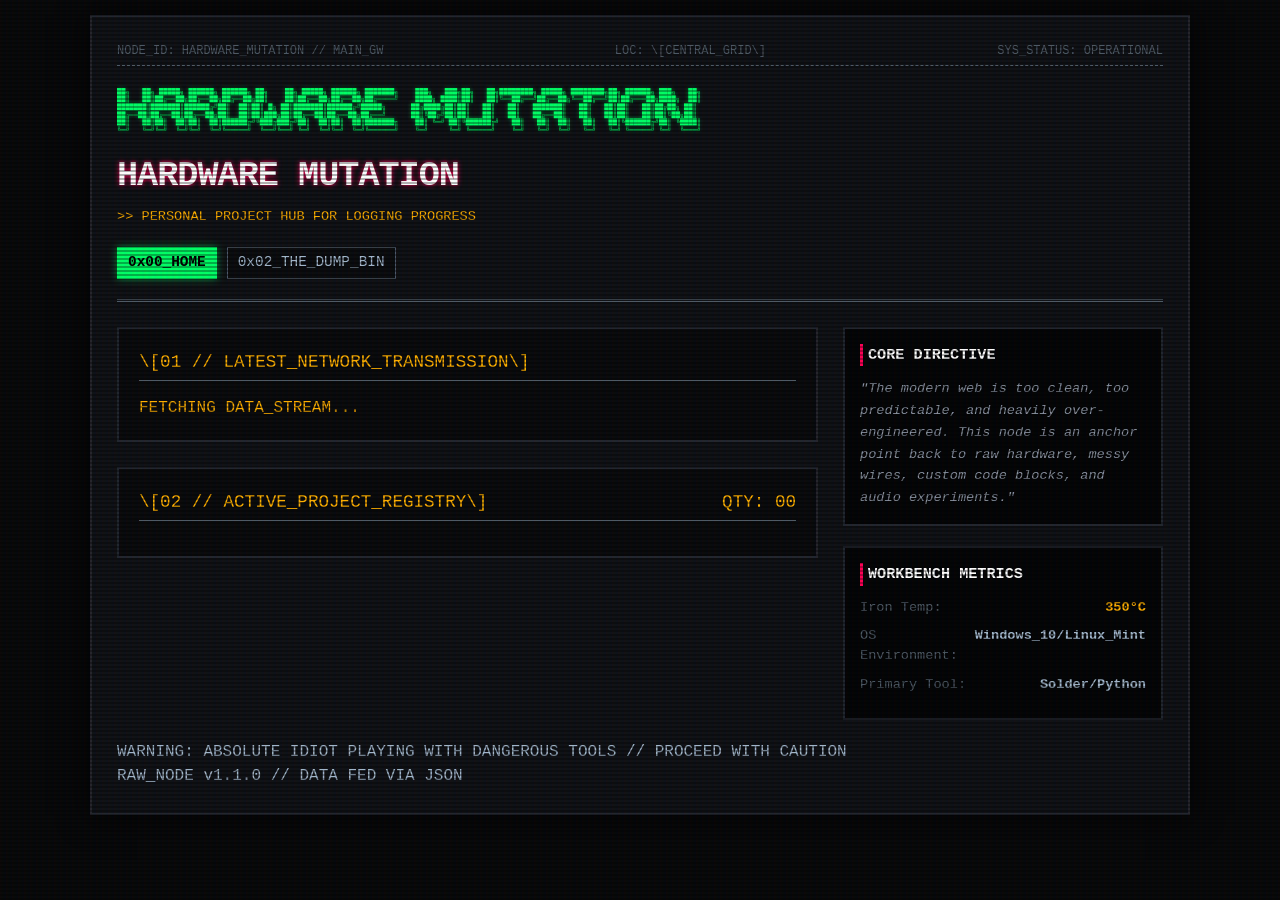
==== commit 63b08f35: "Update index.html" ====
--- a/index.html
+++ b/index.html
@@ -8,7 +8,6 @@
 </head>
 <body>
 <div class="container">
-    <!-- HEADER STATUS PANEL -->
     <header>
         <div class="system-matrix">
             <span>NODE_ID: HARDWARE_MUTATION // MAIN_GW</span>
@@ -24,60 +23,115 @@
 ╚═╝   ╚═╝╚═╝  ╚═╝╚═╝  ╚═╝╚═════╝  ╚══╝╚══╝ ╚═╝  ╚═╝╚═╝  ╚═╝╚══════╝    ╚═╝     ╚═╝ ╚═════╝    ╚═╝   ╚═╝  ╚═╝   ╚═╝   ╚═╝ ╚═════╝ ╚═╝  ╚═══╝</div>
         <h1>Hardware Mutation</h1>
         <div class="tagline">&gt;&gt; Personal project hub for logging progress</div>
-
-        <!-- Navbar links -->
         <nav>
             <a href="index.html" class="active">0x00_HOME</a>
             <a href="THE_DUMP_BIN/index.html">0x02_THE_DUMP_BIN</a>
         </nav>
     </header>
 
-    <!-- MAIN TWO-COLUMN DASHBOARD -->
     <div class="dashboard-grid">
-        <!-- COLUMN 1: INTERFACE CONTENTS -->
         <main>
-            <!-- SECTION: ACTIVE PROJECTS -->
+            <!-- RECENT GLOBAL TRANSMISSION -->
             <div class="node-section">
                 <div class="node-header">
-                    <span>\[01 // ACTIVE_PROJECT_REGISTRY\]</span>
-                    <span>QTY: 00</span>
+                    <span>\[01 // LATEST_NETWORK_TRANSMISSION\]</span>
                 </div>
-                <div class="project-matrix">
-                    <!-- Projects go here -->
+                <div id="recent-post-container">
+                    <p style="color: var(--neon-amber);">FETCHING DATA_STREAM...</p>
                 </div>
             </div>
 
-            <!-- SECTION: RECENT TRANSMISSIONS -->
+            <!-- ACTIVE PROJECTS -->
             <div class="node-section">
                 <div class="node-header">
-                    <span>\[02 // RECENT_TRANSMISSIONS\]</span>
+                    <span>\[02 // ACTIVE_PROJECT_REGISTRY\]</span>
+                    <span id="project-qty">QTY: 00</span>
                 </div>
-                <!-- Transmissions go here -->
+                <div class="project-matrix" id="project-matrix-container">
+                    <!-- JS injects here -->
+                </div>
             </div>
         </main>
-
-        <!-- COLUMN 2: SIDEBAR METRICS -->
+        
         <aside>
-            <!-- LAB OBJECTIVE -->
             <div class="sidebar-module">
                 <h3>Core Directive</h3>
                 <p class="manifesto-snippet">
-                    "The modern web is too clean, too predictable, and heavily over-engineered. This node is an anchor point back to raw hardware, messy wires, custom code blocks, and audio experiments that refuse to fit nicely into standard tracks."
+                    "The modern web is too clean, too predictable, and heavily over-engineered. This node is an anchor point back to raw hardware, messy wires, custom code blocks, and audio experiments."
                 </p>
             </div>
-
-            <!-- WORKBENCH STATE -->
             <div class="sidebar-module">
                 <h3>Workbench Metrics</h3>
                 <ul class="status-list">
-                    <li>
-                        <span class="status-label">Iron Temp:</span>
-                        <span class="status-val status-active">???</span>
-                    </li>
-                    <li>
-                        <span class="status-label">OS Environment:</span>
-                        <span class="status-val">Windows_10/Linux_Mint</span>
-                    </li>
-                    <li>
-                        <span class="status-label">Primary Tool:</span>
-                        <span class="status-val">Sold
+                    <li><span class="status-label">Iron Temp:</span><span class="status-val status-active">350°C</span></li>
+                    <li><span class="status-label">OS Environment:</span><span class="status-val">Windows_10/Linux_Mint</span></li>
+                    <li><span class="status-label">Primary Tool:</span><span class="status-val">Solder/Python</span></li>
+                </ul>
+            </div>
+        </aside>
+    </div>
+
+    <footer>
+        <div class="warning-ticker">WARNING: ABSOLUTE IDIOT PLAYING WITH DANGEROUS TOOLS // PROCEED WITH CAUTION</div>
+        <p class="footer-meta">RAW_NODE v1.1.0 // DATA FED VIA JSON</p>
+    </footer>
+</div>
+
+<script>
+    fetch('data.json')
+        .then(response => response.json())
+        .then(data => {
+            // 1. LATEST POST
+            let allLogs = [];
+            data.projects.forEach(proj => {
+                proj.logs.forEach(log => {
+                    allLogs.push({ ...log, projectId: proj.id, projectName: proj.title });
+                });
+            });
+            allLogs.sort((a, b) => b.date.localeCompare(a.date));
+            const latestPost = allLogs[0];
+            const postContainer = document.getElementById('recent-post-container');
+            
+            if (latestPost) {
+                const snippet = latestPost.content.length > 120 ? latestPost.content.substring(0, 120) + '...' : latestPost.content;
+                postContainer.innerHTML = `
+                    <article class="dump-post">
+                        <div class="dump-header">
+                            <h2 class="dump-title">${latestPost.title}</h2>
+                            <span class="dump-date">${latestPost.date}</span>
+                        </div>
+                        <div style="font-size: 0.75rem; color: var(--glitch-pink); margin-bottom: 10px;">FROM_NODE: ${latestPost.projectName}</div>
+                        <div class="dump-content"><p>${snippet}</p></div>
+                        <div style="margin-top: 15px;">
+                            <a href="THE_DUMP_BIN/project.html?id=${latestPost.projectId}" style="color: var(--neon-amber); text-decoration: none; font-size: 0.85rem;">[ DECRYPT_FULL_CHAIN -> ]</a>
+                        </div>
+                    </article>
+                `;
+            }
+
+            // 2. PROJECTS LIST
+            const projectContainer = document.getElementById('project-matrix-container');
+            document.getElementById('project-qty').innerText = `QTY: ${data.projects.length.toString().padStart(2, '0')}`;
+            projectContainer.innerHTML = '';
+
+            data.projects.forEach(proj => {
+                const card = document.createElement('div');
+                card.className = 'project-card';
+                card.innerHTML = `
+                    <div>
+                        <div class="project-tag">${proj.tag}</div>
+                        <h3 class="project-name">${proj.title}</h3>
+                        <p class="project-desc">${proj.desc}</p>
+                    </div>
+                    <div style="display: flex; justify-content: space-between; align-items: flex-end; margin-top: 15px;">
+                        <div class="hours-logged">T+ ${proj.hours} HRS</div>
+                        <a href="THE_DUMP_BIN/project.html?id=${proj.id}" class="project-link">\[VIEW -&gt;\]</a>
+                    </div>
+                `;
+                projectContainer.appendChild(card);
+            });
+        })
+        .catch(err => console.error("Error loading JSON:", err));
+</script>
+</body>
+</html>
--- a/styles.css
+++ b/styles.css
@@ -1,10 +1,5 @@
 /* --- CORE ARCHITECTURE & SYSTEM VARIABLES --- */
-* {
-    box-sizing: border-box;
-    margin: 0;
-    padding: 0;
-}
-
+* { box-sizing: border-box; margin: 0; padding: 0; }
 :root {
     --bg-color: #08090a;
     --panel-bg: #101216;
@@ -16,7 +11,6 @@
     --terminal-dark: #040506;
     --border-style: 2px solid #22262e;
 }
-
 body {
     background-color: var(--bg-color);
     color: var(--text-primary);
@@ -25,301 +19,72 @@
     padding: 15px;
     position: relative;
 }
-
 /* CRT SCANLINE OVERLAY */
 body::before {
-    content: " ";
-    display: block;
-    position: fixed;
-    top: 0; 
-    left: 0; 
-    bottom: 0; 
-    right: 0;
+    content: " "; display: block; position: fixed;
+    top: 0; left: 0; bottom: 0; right: 0;
     background: linear-gradient(rgba(18, 16, 16, 0) 50%, rgba(0, 0, 0, 0.3) 50%), 
                 linear-gradient(90deg, rgba(255, 0, 0, 0.03), rgba(0, 255, 0, 0.01), rgba(0, 0, 255, 0.03));
     background-size: 100% 4px, 6px 100%;
-    z-index: 9999;
-    pointer-events: none;
+    z-index: 9999; pointer-events: none;
 }
-
 .container {
-    max-width: 1100px;
-    margin: 0 auto;
-    border: var(--border-style);
-    background-color: var(--panel-bg);
-    padding: 25px;
+    max-width: 1100px; margin: 0 auto; border: var(--border-style);
+    background-color: var(--panel-bg); padding: 25px;
     box-shadow: 0 0 30px rgba(0, 0, 0, 0.9);
 }
 
 /* --- INTERFACE BANNER & UTILITIES --- */
-header {
-    border-bottom: 3px double var(--text-muted);
-    padding-bottom: 20px;
-    margin-bottom: 25px;
-}
-
-.system-matrix {
-    display: flex;
-    justify-content: space-between;
-    font-size: 0.75rem;
-    color: var(--text-muted);
-    margin-bottom: 15px;
-    border-bottom: 1px dashed var(--text-muted);
-    padding-bottom: 5px;
-}
-
-.ascii-logo {
-    color: var(--neon-green);
-    font-size: 7px;
-    line-height: 1.1;
-    white-space: pre;
-    margin-bottom: 15px;
-    overflow-x: auto;
-    text-shadow: 0 0 4px rgba(0, 255, 102, 0.4);
-}
-
-h1 {
-    color: #fff;
-    font-size: 2.2rem;
-    text-transform: uppercase;
-    letter-spacing: -1px;
-    text-shadow: 0 0 5px var(--glitch-pink);
-}
-
-.tagline {
-    color: var(--neon-amber);
-    font-size: 0.85rem;
-    text-transform: uppercase;
-    margin-top: 4px;
-}
+header { border-bottom: 3px double var(--text-muted); padding-bottom: 20px; margin-bottom: 25px; }
+.system-matrix { display: flex; justify-content: space-between; font-size: 0.75rem; color: var(--text-muted); margin-bottom: 15px; border-bottom: 1px dashed var(--text-muted); padding-bottom: 5px; }
+.ascii-logo { color: var(--neon-green); font-size: 7px; line-height: 1.1; white-space: pre; margin-bottom: 15px; overflow-x: auto; text-shadow: 0 0 4px rgba(0,255,102,0.4); }
+h1 { color: #fff; font-size: 2.2rem; text-transform: uppercase; letter-spacing: -1px; text-shadow: 0 0 5px var(--glitch-pink); }
+.tagline { color: var(--neon-amber); font-size: 0.85rem; text-transform: uppercase; margin-top: 4px; }
 
 /* --- GLOBAL NAVIGATION --- */
-nav {
-    margin-top: 20px;
-    display: flex;
-    flex-wrap: wrap;
-    gap: 10px;
-}
+nav { margin-top: 20px; display: flex; flex-wrap: wrap; gap: 10px; }
+nav a { color: var(--text-primary); text-decoration: none; padding: 4px 10px; border: 1px solid var(--text-muted); background: rgba(0,0,0,0.3); font-size: 0.9rem; }
+nav a:hover, nav a.active { background-color: var(--neon-green); color: #000; border-color: var(--neon-green); font-weight: bold; box-shadow: 0 0 8px rgba(0,255,102,0.5); }
 
-nav a {
-    color: var(--text-primary);
-    text-decoration: none;
-    padding: 4px 10px;
-    border: 1px solid var(--text-muted);
-    background: rgba(0, 0, 0, 0.3);
-    font-size: 0.9rem;
-}
+/* --- DASHBOARD GRID --- */
+.dashboard-grid { display: grid; grid-template-columns: 1fr 320px; gap: 25px; }
+@media (max-width: 900px) { .dashboard-grid { grid-template-columns: 1fr; } }
 
-nav a:hover, 
-nav a.active {
-    background-color: var(--neon-green);
-    color: #000;
-    border-color: var(--neon-green);
-    font-weight: bold;
-    box-shadow: 0 0 8px rgba(0, 255, 102, 0.5);
-}
-
-/* --- HOMEPAGE DASHBOARD GRID --- */
-.dashboard-grid {
-    display: grid;
-    grid-template-columns: 1fr 320px;
-    gap: 25px;
-}
-
-@media (max-width: 900px) {
-    .dashboard-grid {
-        grid-template-columns: 1fr;
-    }
-}
-
-/* --- MAIN CORE NODE --- */
-.node-section {
-    border: var(--border-style);
-    background-color: rgba(0, 0, 0, 0.4);
-    padding: 20px;
-    margin-bottom: 25px;
-}
-
-.node-header {
-    color: var(--neon-amber);
-    font-size: 1.1rem;
-    text-transform: uppercase;
-    border-bottom: 1px solid var(--text-muted);
-    padding-bottom: 5px;
-    margin-bottom: 15px;
-    display: flex;
-    justify-content: space-between;
-}
-
-/* --- MATRIX / PROJECT REGISTRY --- */
-.project-matrix {
-    display: grid;
-    grid-template-columns: 1fr 1fr;
-    gap: 15px;
-}
-
-@media (max-width: 600px) {
-    .project-matrix {
-        grid-template-columns: 1fr;
-    }
-}
-
-.project-card {
-    border: 1px solid var(--text-muted);
-    background: var(--terminal-dark);
-    padding: 15px;
-    position: relative;
-    display: flex;
-    flex-direction: column;
-    justify-content: space-between;
-}
-
-.project-card:hover {
-    border-color: var(--glitch-pink);
-}
-
-.project-tag {
-    font-size: 0.7rem;
-    color: var(--glitch-pink);
-    text-transform: uppercase;
-    font-weight: bold;
-}
-
-.project-name {
-    color: #fff;
-    font-size: 1.1rem;
-    margin: 5px 0 10px 0;
-    text-transform: uppercase;
-}
-
-.project-desc {
-    font-size: 0.85rem;
-    color: var(--text-primary);
-    margin-bottom: 15px;
-}
-
-.project-link {
-    font-size: 0.85rem;
-    color: var(--neon-green);
-    text-decoration: none;
-    align-self: flex-start;
-}
-
-.project-link:hover {
-    background: var(--neon-green);
-    color: #000;
-}
-
-/* --- RECENT PACKETS (LOG FEED) --- */
-.packet-row {
-    display: flex;
-    justify-content: space-between;
-    padding: 8px 5px;
-    border-bottom: 1px dashed #1c2026;
-    font-size: 0.9rem;
-}
-
-.packet-row:hover {
-    background: rgba(255, 176, 0, 0.05);
-}
-
-.packet-date {
-    color: var(--text-muted);
-    min-width: 100px;
-}
-
-.packet-title {
-    flex-grow: 1;
-    padding-left: 15px;
-}
-
-.packet-title a {
-    color: var(--text-primary);
-    text-decoration: none;
-}
-
-.packet-title a:hover {
-    color: var(--neon-amber);
-}
-
-.packet-stat {
-    color: var(--neon-green);
-    font-size: 0.8rem;
-}
+/* --- MAIN CORE NODE & PROJECTS --- */
+.node-section { border: var(--border-style); background-color: rgba(0, 0, 0, 0.4); padding: 20px; margin-bottom: 25px; }
+.node-header { color: var(--neon-amber); font-size: 1.1rem; text-transform: uppercase; border-bottom: 1px solid var(--text-muted); padding-bottom: 5px; margin-bottom: 15px; display: flex; justify-content: space-between; }
+.project-matrix { display: grid; grid-template-columns: 1fr 1fr; gap: 15px; }
+@media (max-width: 600px) { .project-matrix { grid-template-columns: 1fr; } }
+.project-card { border: 1px solid var(--text-muted); background: var(--terminal-dark); padding: 15px; display: flex; flex-direction: column; justify-content: space-between; transition: border-color 0.2s; }
+.project-card:hover { border-color: var(--glitch-pink); }
+.project-tag { font-size: 0.7rem; color: var(--glitch-pink); text-transform: uppercase; font-weight: bold; }
+.project-name { color: #fff; font-size: 1.1rem; margin: 5px 0 10px 0; text-transform: uppercase; }
+.project-desc { font-size: 0.85rem; color: var(--text-primary); margin-bottom: 15px; }
+.project-link { font-size: 0.85rem; color: var(--neon-green); text-decoration: none; align-self: flex-start; }
+.project-link:hover { background: var(--neon-green); color: #000; }
 
 /* --- SIDE PANEL DETAILS --- */
-.sidebar-module {
-    border: var(--border-style);
-    background: var(--terminal-dark);
-    padding: 15px;
-    margin-bottom: 20px;
-}
-
-.sidebar-module h3 {
-    color: #fff;
-    font-size: 0.95rem;
-    text-transform: uppercase;
-    margin-bottom: 12px;
-    padding-left: 5px;
-    border-left: 3px solid var(--glitch-pink);
-}
-
-.manifesto-snippet {
-    font-size: 0.85rem;
-    font-style: italic;
-    color: #8a93a1;
-    line-height: 1.6;
-}
-
-/* HARDWARE STATUS LIST */
-.status-list {
-    list-style: none;
-    font-size: 0.85rem;
-}
-
-.status-list li {
-    margin-bottom: 8px;
-    display: flex;
-    justify-content: space-between;
-}
-
-.status-label {
-    color: var(--text-muted);
-}
-
-.status-val {
-    font-weight: bold;
-}
-
+.sidebar-module { border: var(--border-style); background: var(--terminal-dark); padding: 15px; margin-bottom: 20px; }
+.sidebar-module h3 { color: #fff; font-size: 0.95rem; text-transform: uppercase; margin-bottom: 12px; padding-left: 5px; border-left: 3px solid var(--glitch-pink); }
+.manifesto-snippet { font-size: 0.85rem; font-style: italic; color: #8a93a1; line-height: 1.6; }
+.status-list { list-style: none; font-size: 0.85rem; }
+.status-list li { margin-bottom: 8px; display: flex; justify-content: space-between; }
+.status-label { color: var(--text-muted); }
+.status-val { font-weight: bold; }
 .status-online { color: var(--neon-green); }
 .status-active { color: var(--neon-amber); }
 
-/* --- STICKER / FOOTER BANNER --- */
-footer {
-    margin-top: 30px;
-    border-top: 2px dashed var(--text-muted);
-    padding-top: 20px;
-    text-align: center;
-}
+/* --- BLOG & LOG SPECIFIC STYLES --- */
+.dump-post { background: var(--terminal-dark); border: 1px solid var(--text-muted); padding: 20px; margin-bottom: 20px; border-left: 4px solid var(--neon-amber); }
+.dump-header { display: flex; justify-content: space-between; align-items: baseline; margin-bottom: 10px; border-bottom: 1px dashed #1c2026; padding-bottom: 5px; }
+.dump-title { color: #fff; font-size: 1.2rem; text-transform: uppercase; }
+.dump-date { color: var(--neon-green); font-size: 0.8rem; font-weight: bold; }
+.dump-content { font-size: 0.95rem; color: var(--text-primary); line-height: 1.6; }
 
-.warning-ticker {
-    background: #2b000a;
-    color: var(--glitch-pink);
-    font-size: 0.8rem;
-    padding: 4px;
-    font-weight: bold;
-    text-transform: uppercase;
-    letter-spacing: 2px;
-    border: 1px solid var(--glitch-pink);
-}
+.hours-logged { font-family: 'Courier New', Courier, monospace; background: #000; color: var(--neon-green); border: 1px solid var(--neon-green); padding: 2px 6px; font-size: 0.8rem; font-weight: bold; box-shadow: 0 0 5px rgba(0,255,102,0.2); }
 
-.footer-meta {
-    font-size: 0.7rem;
-    color: var(--text-muted);
-    margin-top: 15px;
-}
-
-.terminal-link {
-    color: var(--neon-amber);
-    text-decoration: none;
-}
+/* Project Log Chain Boxes (For the Bins Page) */
+.project-log-chain { background: var(--terminal-dark); border: 1px solid var(--text-muted); padding: 20px; margin-bottom: 25px; border-left: 4px solid var(--glitch-pink); position: relative; }
+.project-log-chain:nth-child(even) { border-left: 4px solid var(--neon-amber); }
+.chain-title { color: #fff; font-size: 1.4rem; text-transform: uppercase; margin-bottom: 5px; }
+.chain-tag { font-size: 0.75rem; color: var(--glitch-pink); margin
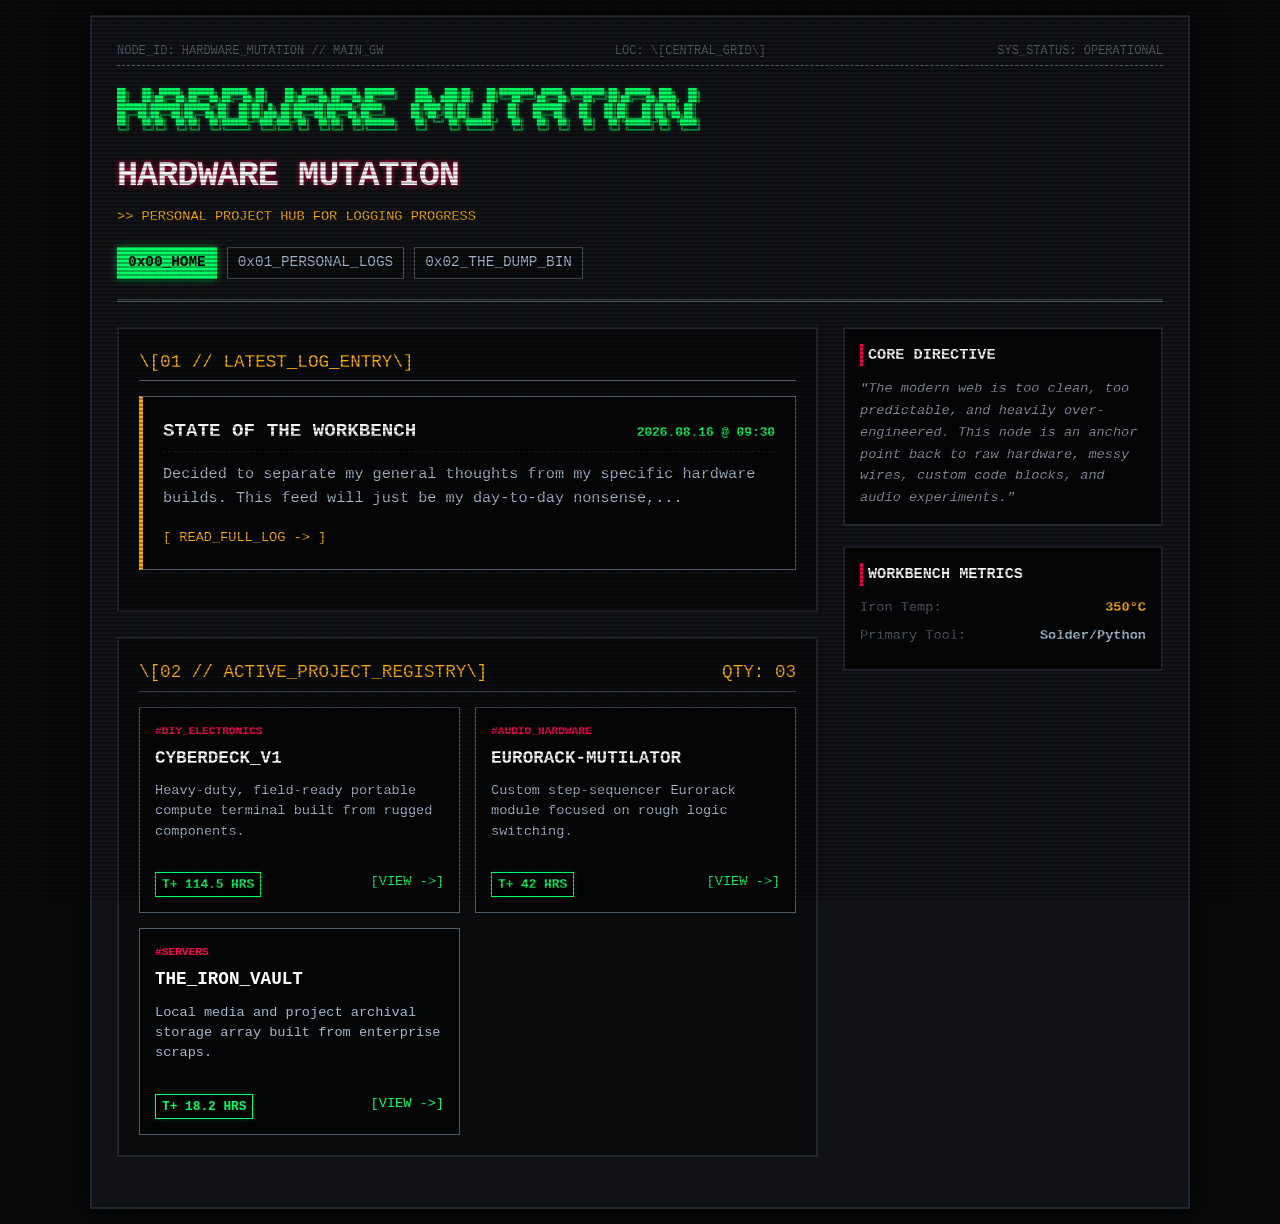
==== commit 1a565a57: "Update index.html" ====
--- a/index.html
+++ b/index.html
@@ -23,32 +23,32 @@
 ╚═╝   ╚═╝╚═╝  ╚═╝╚═╝  ╚═╝╚═════╝  ╚══╝╚══╝ ╚═╝  ╚═╝╚═╝  ╚═╝╚══════╝    ╚═╝     ╚═╝ ╚═════╝    ╚═╝   ╚═╝  ╚═╝   ╚═╝   ╚═╝ ╚═════╝ ╚═╝  ╚═══╝</div>
         <h1>Hardware Mutation</h1>
         <div class="tagline">&gt;&gt; Personal project hub for logging progress</div>
+        
         <nav>
             <a href="index.html" class="active">0x00_HOME</a>
+            <a href="LOGS/index.html">0x01_PERSONAL_LOGS</a>
             <a href="THE_DUMP_BIN/index.html">0x02_THE_DUMP_BIN</a>
         </nav>
     </header>
 
     <div class="dashboard-grid">
         <main>
-            <!-- RECENT GLOBAL TRANSMISSION -->
             <div class="node-section">
                 <div class="node-header">
-                    <span>\[01 // LATEST_NETWORK_TRANSMISSION\]</span>
+                    <span>\[01 // LATEST_LOG_ENTRY\]</span>
                 </div>
                 <div id="recent-post-container">
                     <p style="color: var(--neon-amber);">FETCHING DATA_STREAM...</p>
                 </div>
             </div>
 
-            <!-- ACTIVE PROJECTS -->
             <div class="node-section">
                 <div class="node-header">
                     <span>\[02 // ACTIVE_PROJECT_REGISTRY\]</span>
                     <span id="project-qty">QTY: 00</span>
                 </div>
                 <div class="project-matrix" id="project-matrix-container">
-                    <!-- JS injects here -->
+                    <p style="color: var(--neon-amber);">LOADING PROJECTS...</p>
                 </div>
             </div>
         </main>
@@ -64,57 +64,48 @@
                 <h3>Workbench Metrics</h3>
                 <ul class="status-list">
                     <li><span class="status-label">Iron Temp:</span><span class="status-val status-active">350°C</span></li>
-                    <li><span class="status-label">OS Environment:</span><span class="status-val">Windows_10/Linux_Mint</span></li>
                     <li><span class="status-label">Primary Tool:</span><span class="status-val">Solder/Python</span></li>
                 </ul>
             </div>
         </aside>
     </div>
-
-    <footer>
-        <div class="warning-ticker">WARNING: ABSOLUTE IDIOT PLAYING WITH DANGEROUS TOOLS // PROCEED WITH CAUTION</div>
-        <p class="footer-meta">RAW_NODE v1.1.0 // DATA FED VIA JSON</p>
-    </footer>
 </div>
 
 <script>
-    fetch('data.json')
-        .then(response => response.json())
+    fetch('DATA/data.json')
+        .then(response => {
+            if (!response.ok) throw new Error("HTTP " + response.status);
+            return response.json();
+        })
         .then(data => {
-            // 1. LATEST POST
-            let allLogs = [];
-            data.projects.forEach(proj => {
-                proj.logs.forEach(log => {
-                    allLogs.push({ ...log, projectId: proj.id, projectName: proj.title });
-                });
-            });
-            allLogs.sort((a, b) => b.date.localeCompare(a.date));
-            const latestPost = allLogs[0];
             const postContainer = document.getElementById('recent-post-container');
-            
-            if (latestPost) {
+            if (data.blog_posts && data.blog_posts.length > 0) {
+                const latestPost = data.blog_posts[0];
                 const snippet = latestPost.content.length > 120 ? latestPost.content.substring(0, 120) + '...' : latestPost.content;
+                
                 postContainer.innerHTML = `
                     <article class="dump-post">
                         <div class="dump-header">
                             <h2 class="dump-title">${latestPost.title}</h2>
                             <span class="dump-date">${latestPost.date}</span>
                         </div>
-                        <div style="font-size: 0.75rem; color: var(--glitch-pink); margin-bottom: 10px;">FROM_NODE: ${latestPost.projectName}</div>
                         <div class="dump-content"><p>${snippet}</p></div>
                         <div style="margin-top: 15px;">
-                            <a href="THE_DUMP_BIN/project.html?id=${latestPost.projectId}" style="color: var(--neon-amber); text-decoration: none; font-size: 0.85rem;">[ DECRYPT_FULL_CHAIN -> ]</a>
+                            <a href="LOGS/index.html" style="color: var(--neon-amber); text-decoration: none; font-size: 0.85rem;">\[ READ_FULL_LOG -> \]</a>
                         </div>
                     </article>
                 `;
+            } else {
+                postContainer.innerHTML = '<p style="color: var(--text-muted);">\[NO BLOG POSTS DETECTED\]</p>';
             }
 
-            // 2. PROJECTS LIST
             const projectContainer = document.getElementById('project-matrix-container');
-            document.getElementById('project-qty').innerText = `QTY: ${data.projects.length.toString().padStart(2, '0')}`;
+            const projects = data.projects || [];
+            
+            document.getElementById('project-qty').innerText = `QTY: ${projects.length.toString().padStart(2, '0')}`;
             projectContainer.innerHTML = '';
 
-            data.projects.forEach(proj => {
+            projects.forEach(proj => {
                 const card = document.createElement('div');
                 card.className = 'project-card';
                 card.innerHTML = `
@@ -125,13 +116,17 @@
                     </div>
                     <div style="display: flex; justify-content: space-between; align-items: flex-end; margin-top: 15px;">
                         <div class="hours-logged">T+ ${proj.hours} HRS</div>
-                        <a href="THE_DUMP_BIN/project.html?id=${proj.id}" class="project-link">\[VIEW -&gt;\]</a>
+                        <a href="PROJECTS/project.html?id=${proj.id}" class="project-link">\[VIEW -&gt;\]</a>
                     </div>
                 `;
                 projectContainer.appendChild(card);
             });
         })
-        .catch(err => console.error("Error loading JSON:", err));
+        .catch(err => {
+            console.error("Critical Runtime Error:", err);
+            document.getElementById('recent-post-container').innerHTML = `<p style="color: red;">ERROR: ${err.message}</p>`;
+            document.getElementById('project-matrix-container').innerHTML = '';
+        });
 </script>
 </body>
 </html>
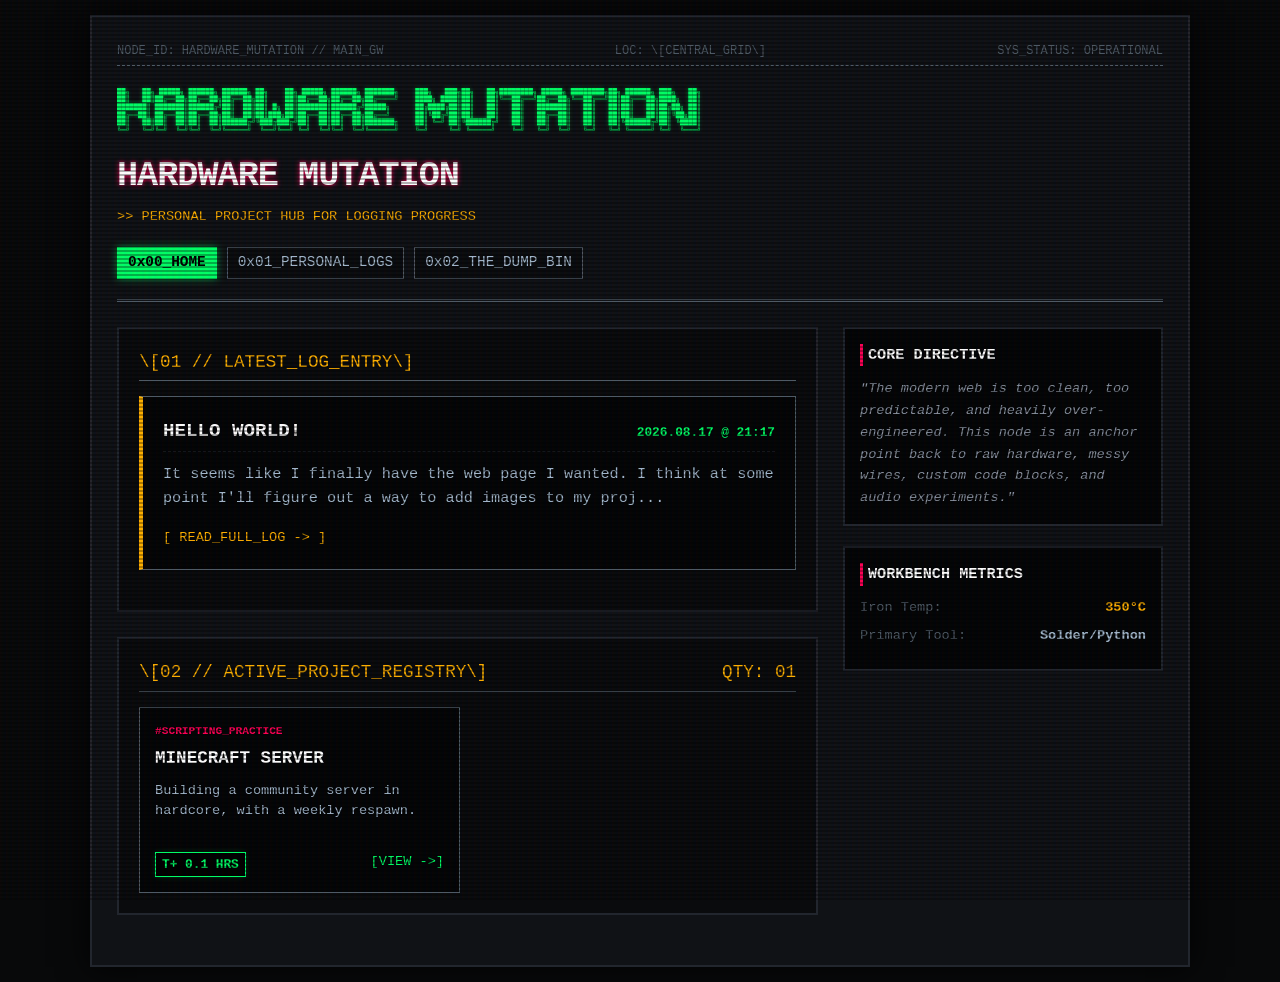
==== commit d2fd3580: "Fixed ASCII art" ====
--- a/index.html
+++ b/index.html
@@ -17,8 +17,8 @@
 <div class="ascii-logo">
 ██╗   ██╗ █████╗ ██████╗ ██████╗ ██╗    ██╗ █████╗ ██████╗ ███████╗    ███╗   ███╗██╗   ██╗████████╗ █████╗ ████████╗██╗ ██████╗ ███╗   ██╗
 ██║   ██║██╔══██╗██╔══██╗██╔══██╗██║    ██║██╔══██╗██╔══██╗██╔════╝    ████╗ ████║██║   ██║╚══██╔══╝██╔══██╗╚══██╔══╝██║██╔═══██╗████╗  ██║
-███████║███████║██████╔╝██║  ██║██║ █╗ ██║███████║██████╔╝█████╗      ██╔████╔██║██║   ██║   ██║   ███████║   ██║   ██║██║   ██║██╔██╗ ██║
-██╔══██║██╔══██║██╔══██╗██║  ██║██║███╗██║██╔══██║██╔══██╗██╔══╝      ██║╚██╔╝██║██║   ██║   ██║   ██╔══██║   ██║   ██║██║   ██║██║╚██╗██║
+███████║ ███████║██████╔╝██║  ██║██║ █╗ ██║███████║██████╔╝█████╗      ██╔████╔██║██║   ██║   ██║   ███████║   ██║   ██║██║   ██║██╔██╗ ██║
+██╔══██║ ██╔══██║██╔══██╗██║  ██║██║███╗██║██╔══██║██╔══██╗██╔══╝      ██║╚██╔╝██║██║   ██║   ██║   ██╔══██║   ██║   ██║██║   ██║██║╚██╗██║
 ██║   ██║██║  ██║██║  ██║██████╔╝╚███╔███╔╝██║  ██║██║  ██║███████╗    ██║ ╚═╝ ██║╚██████╔╝   ██║   ██║  ██║   ██║   ██║╚██████╔╝██║ ╚████║
 ╚═╝   ╚═╝╚═╝  ╚═╝╚═╝  ╚═╝╚═════╝  ╚══╝╚══╝ ╚═╝  ╚═╝╚═╝  ╚═╝╚══════╝    ╚═╝     ╚═╝ ╚═════╝    ╚═╝   ╚═╝  ╚═╝   ╚═╝   ╚═╝ ╚═════╝ ╚═╝  ╚═══╝</div>
         <h1>Hardware Mutation</h1>
